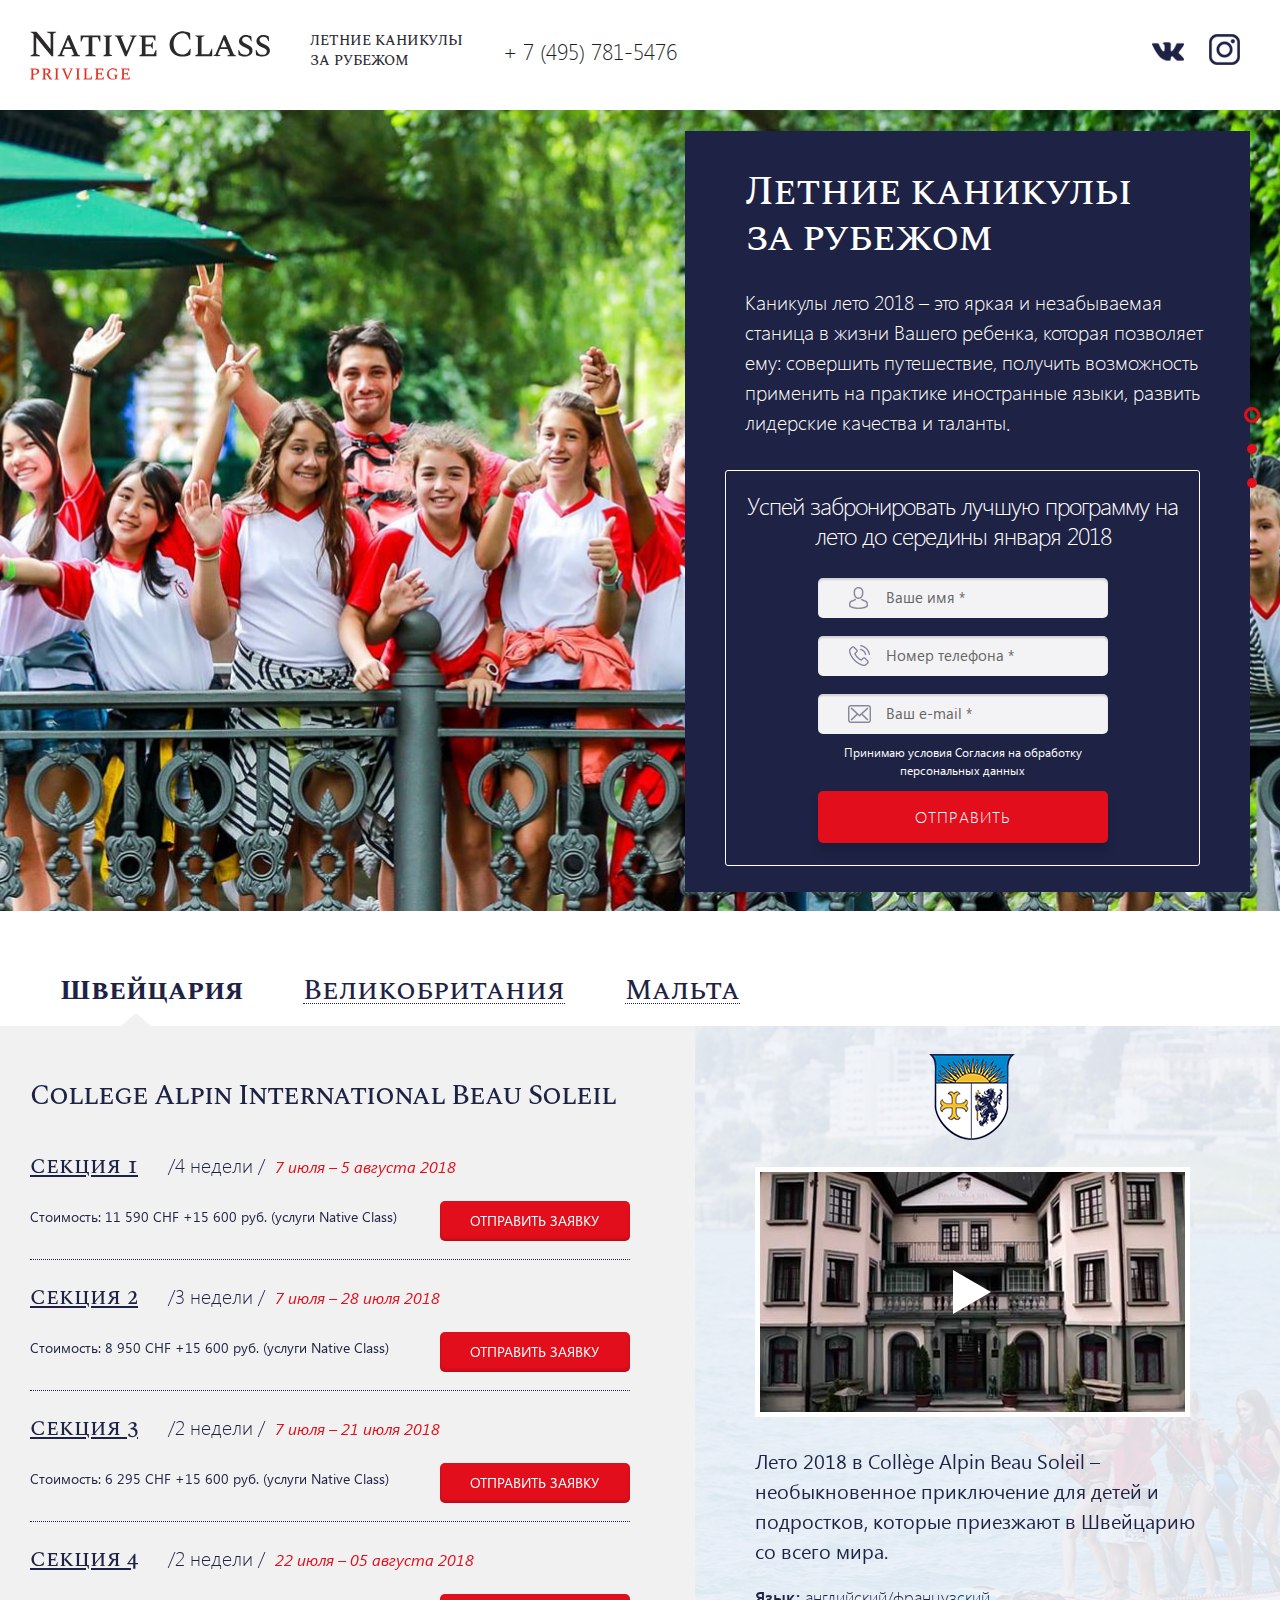
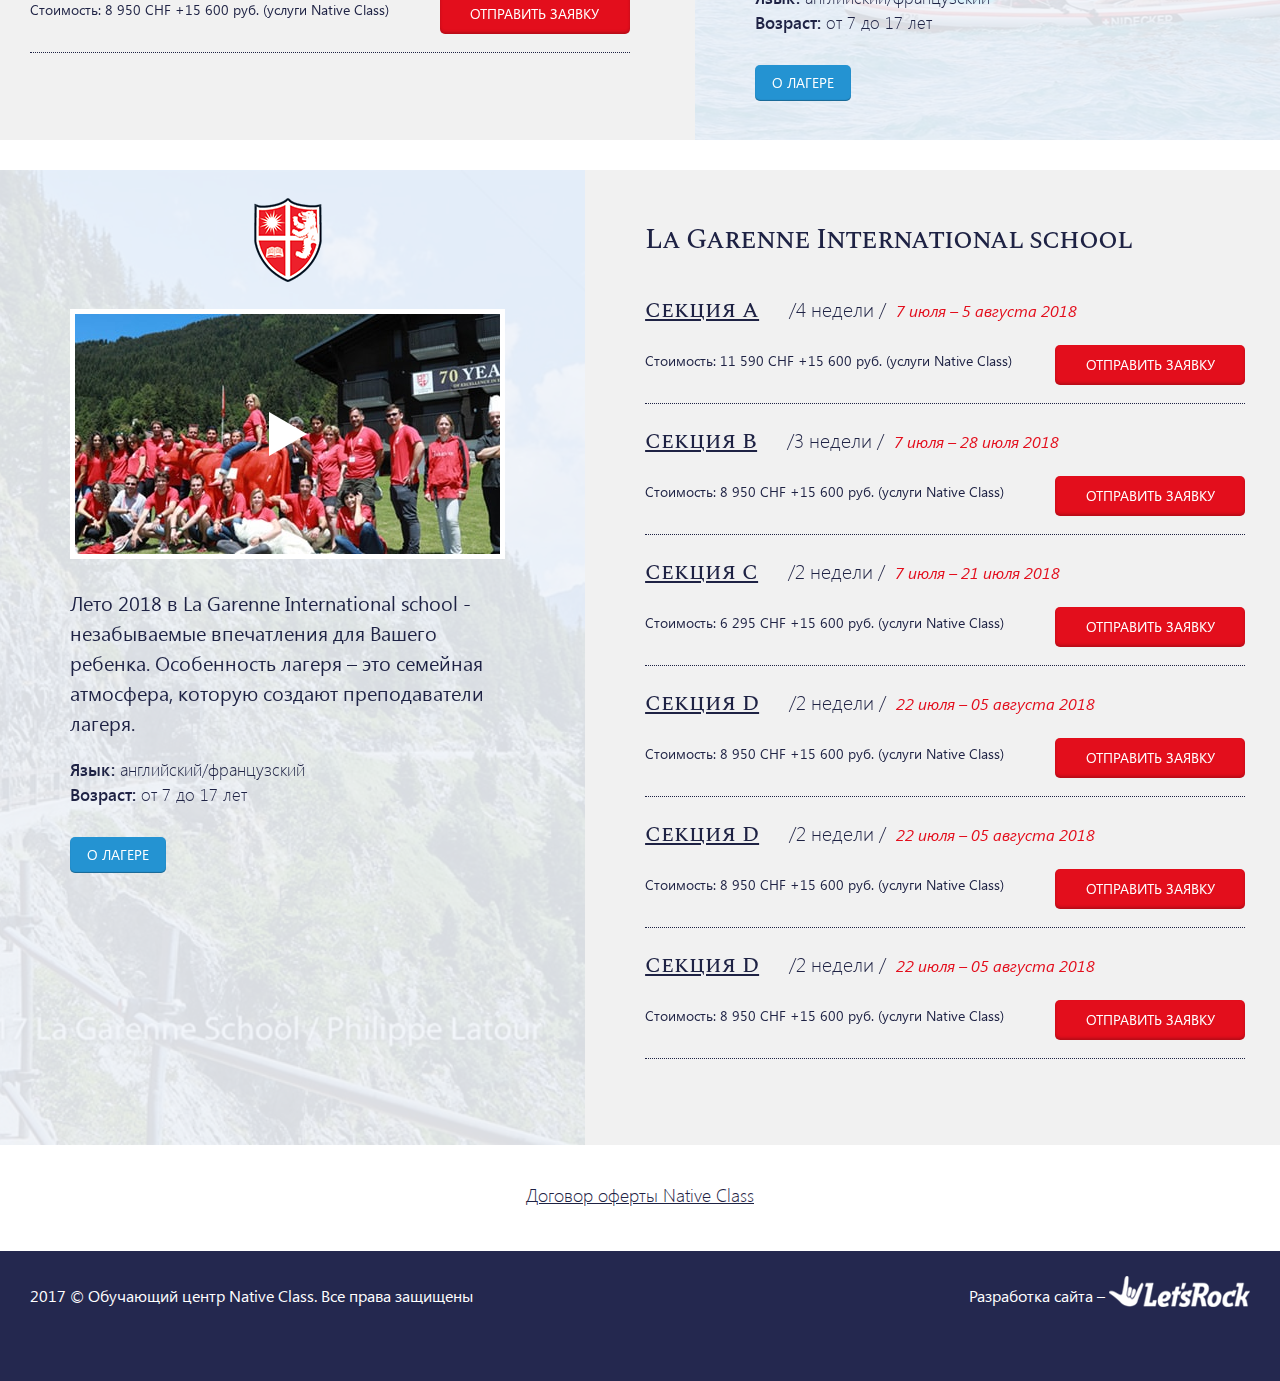
==== camps.html @ 3c99a2be "camps page" ====
﻿<!DOCTYPE html>
<html>
<head>
	<title>Native Class</title>
	<meta charset="utf-8">
	<meta name="viewport" content="width=device-width, user-scalable=yes">
	<!--<link href="./favicon.ico" rel="shortcut icon">-->
	<link href="./css/style.css" rel="stylesheet">
	<!--[if IE 8]>
		<script src="http://html5shiv.googlecode.com/svn/trunk/html5.js"></script>
	<![endif]-->
</head>
<body>
	<div class="wrapper">
		<header class="header">
			<div class="header__row">
				<span class="header--logo"></span>
				<span class="header--slogan">Летние каникулы<br> за рубежом</span>
				<a href="tel:+74957815476" class="header--phone">+ 7 (495) 781-5476</a>
				<ul class="header__social">
					<li><a href="#" class="vk-icon"></a></li>
					<li><a href="#" class="in-icon"></a></li>
				</ul>
			</div>
		</header>
		<div class="camps-welcome">
			<div class="camps-welcome__row">
				<div class="camps-welcome__item">
					<div class="camps-welcome__text">
						<h1>Летние каникулы<br> за рубежом</h1>
						<p>Каникулы лето 2018 – это яркая и незабываемая станица в жизни Вашего ребенка, которая позволяет ему:  совершить путешествие, получить возможность применить на практике иностранные языки, развить лидерские качества и таланты.</p>
					</div>
					<div class="camps-welcome__form">
						<p>Успей забронировать лучшую программу на лето до середины января 2018</p>
						<div class="form-e__item form-e__item_user">
							<input type="text" placeholder="Ваше имя *">
						</div>
						<div class="form-e__item form-e__item_phone">
							<input type="text" placeholder="Номер телефона *">
						</div>
						<div class="form-e__item form-e__item_email form-e__item_error">
							<input type="text" placeholder="Ваш e-mail *">
						</div>
						<span class="camps-welcome__agreement">Принимаю условия Согласия на обработку персональных данных</span>
						<button class="form-e--button">Отправить</button>
					</div>
				</div>
			</div>
			<img src="./pic/camps-bg.jpg" width="1925" height="800" class="img-cover" alt="">
		</div>
		<div class="camps">
			<div class="camps-nav">
				<div class="camps-nav__row">
					<ul>
						<li class="is-active"><a href="1"><span>Швейцария</span></a></li>
						<li><a href="2"><span>Великобритания</span></a></li>
						<li><a href="3"><span>Мальта</span></a></li>
						<span class="camps-nav--arrow"></span>
					</ul>
				</div>
			</div>
			<div class="camps__slider">
				<div class="camps__item">
					<div class="camps__group">
						<div class="camps__row">
							<div class="camps__sections">
								<span class="camps__sections--title">College Alpin International Beau Soleil</span>
								<ul class="camps__list">
									<li>
										<div class="camps__list--header">
											<span class="camps__list--name"><a href="#">Секция 1</a></span>
											<span class="camps__list--duration">/4 недели /</span>
											<span class="camps__list--date">7 июля – 5 августа 2018</span>
										</div>
										<div class="camps__list--text">
											<p>Стоимость: 11 590 CHF +15 600 руб. (услуги Native Class)</p>
											<button class="camps__list--more" data-open="free-lesson">Отправить заявку</button>
										</div>
									</li>
									<li>
										<div class="camps__list--header">
											<span class="camps__list--name"><a href="#">Секция 2</a></span>
											<span class="camps__list--duration">/3 недели /</span>
											<span class="camps__list--date">7 июля – 28 июля 2018</span>
										</div>
										<div class="camps__list--text">
											<p>Стоимость: 8 950 CHF +15 600 руб. (услуги Native Class)</p>
											<button class="camps__list--more">Отправить заявку</button>
										</div>
									</li>
									<li>
										<div class="camps__list--header">
											<span class="camps__list--name"><a href="#">Секция 3</a></span>
											<span class="camps__list--duration">/2 недели /</span>
											<span class="camps__list--date">7 июля – 21 июля 2018</span>
										</div>
										<div class="camps__list--text">
											<p>Стоимость: 6 295 CHF +15 600 руб. (услуги Native Class)</p>
											<button class="camps__list--more">Отправить заявку</button>
										</div>
									</li>
									<li>
										<div class="camps__list--header">
											<span class="camps__list--name"><a href="#">Секция 4</a></span>
											<span class="camps__list--duration">/2 недели /</span>
											<span class="camps__list--date">22 июля – 05 августа 2018</span>
										</div>
										<div class="camps__list--text">
											<p>Стоимость: 8 950 CHF +15 600 руб. (услуги Native Class)</p>
											<button class="camps__list--more">Отправить заявку</button>
										</div>
									</li>
								</ul>
							</div>
							<div class="camps__about">
								<div class="camps__about--header" data-ratio="0.5747">
									<img src="./pic/gerb-1.png" width="86" height="86" class="camps__about--pic" alt="">
									<a href="#" class="camps__about--video scale">
										<img src="./pic/camp-video-1.jpg" width="425" height="240" class="img-cover" alt="">
									</a>
								</div>
								<p>Лето 2018 в Collège Alpin Beau Soleil – необыкновенное приключение для детей и подростков, которые приезжают в Швейцарию со всего мира.</p>
								<ul>
									<li><strong>Язык:</strong> английский/французский</li>
									<li><strong>Возраст:</strong> от 7 до 17 лет</li>
								</ul>
								<button class="camps__about--button" data-open="lesson-about">О лагере</button>
							</div>
						</div>
						<div class="camps__group--bg">
							<img src="./pic/camps-group-1-bg.jpg" width="960" height="714" class="img-cover" alt="">
						</div>
					</div>
					<div class="camps__group">
						<div class="camps__row">
							<div class="camps__sections">
								<span class="camps__sections--title">La Garenne International school</span>
								<ul class="camps__list">
									<li>
										<div class="camps__list--header">
											<span class="camps__list--name"><a href="#">Секция A</a></span>
											<span class="camps__list--duration">/4 недели /</span>
											<span class="camps__list--date">7 июля – 5 августа 2018</span>
										</div>
										<div class="camps__list--text">
											<p>Стоимость: 11 590 CHF +15 600 руб. (услуги Native Class)</p>
											<button class="camps__list--more">Отправить заявку</button>
										</div>
									</li>
									<li>
										<div class="camps__list--header">
											<span class="camps__list--name"><a href="#">Секция B</a></span>
											<span class="camps__list--duration">/3 недели /</span>
											<span class="camps__list--date">7 июля – 28 июля 2018</span>
										</div>
										<div class="camps__list--text">
											<p>Стоимость: 8 950 CHF +15 600 руб. (услуги Native Class)</p>
											<button class="camps__list--more">Отправить заявку</button>
										</div>
									</li>
									<li>
										<div class="camps__list--header">
											<span class="camps__list--name"><a href="#">Секция C</a></span>
											<span class="camps__list--duration">/2 недели /</span>
											<span class="camps__list--date">7 июля – 21 июля 2018</span>
										</div>
										<div class="camps__list--text">
											<p>Стоимость: 6 295 CHF +15 600 руб. (услуги Native Class)</p>
											<button class="camps__list--more">Отправить заявку</button>
										</div>
									</li>
									<li>
										<div class="camps__list--header">
											<span class="camps__list--name"><a href="#">Секция D</a></span>
											<span class="camps__list--duration">/2 недели /</span>
											<span class="camps__list--date">22 июля – 05 августа 2018</span>
										</div>
										<div class="camps__list--text">
											<p>Стоимость: 8 950 CHF +15 600 руб. (услуги Native Class)</p>
											<button class="camps__list--more">Отправить заявку</button>
										</div>
									</li>
									<li>
										<div class="camps__list--header">
											<span class="camps__list--name"><a href="#">Секция D</a></span>
											<span class="camps__list--duration">/2 недели /</span>
											<span class="camps__list--date">22 июля – 05 августа 2018</span>
										</div>
										<div class="camps__list--text">
											<p>Стоимость: 8 950 CHF +15 600 руб. (услуги Native Class)</p>
											<button class="camps__list--more">Отправить заявку</button>
										</div>
									</li>
									<li>
										<div class="camps__list--header">
											<span class="camps__list--name"><a href="#">Секция D</a></span>
											<span class="camps__list--duration">/2 недели /</span>
											<span class="camps__list--date">22 июля – 05 августа 2018</span>
										</div>
										<div class="camps__list--text">
											<p>Стоимость: 8 950 CHF +15 600 руб. (услуги Native Class)</p>
											<button class="camps__list--more">Отправить заявку</button>
										</div>
									</li>
								</ul>
							</div>
							<div class="camps__about">
								<div class="camps__about--header" data-ratio="0.5747">
									<img src="./pic/gerb-2.png" width="68" height="84" class="camps__about--pic" alt="">
									<a href="#" class="camps__about--video scale">
										<img src="./pic/camp-video-2.jpg" width="425" height="240" class="img-cover" alt="">
									</a>
								</div>
								<p>Лето 2018 в La Garenne International school  - незабываемые впечатления для Вашего ребенка. Особенность лагеря – это семейная атмосфера, которую создают преподаватели лагеря.</p>
								<ul>
									<li><strong>Язык:</strong> английский/французский</li>
									<li><strong>Возраст:</strong> от 7 до 17 лет</li>
								</ul>
								<button class="camps__about--button">О лагере</button>
							</div>
						</div>
						<div class="camps__group--bg">
							<img src="./pic/camps-group-2-bg.jpg" width="960" height="714" class="img-cover" alt="">
						</div>
					</div>
				</div>
				<div class="camps__item">
					<div class="camps__group">
						<div class="camps__row">
							<div class="camps__sections">
								<span class="camps__sections--title">College Alpin International Beau Soleil</span>
								<ul class="camps__list">
									<li>
										<div class="camps__list--header">
											<span class="camps__list--name"><a href="#">Секция 1</a></span>
											<span class="camps__list--duration">/4 недели /</span>
											<span class="camps__list--date">7 июля – 5 августа 2018</span>
										</div>
										<div class="camps__list--text">
											<p>Стоимость: 11 590 CHF +15 600 руб. (услуги Native Class)</p>
											<button class="camps__list--more">Отправить заявку</button>
										</div>
									</li>
									<li>
										<div class="camps__list--header">
											<span class="camps__list--name"><a href="#">Секция 2</a></span>
											<span class="camps__list--duration">/3 недели /</span>
											<span class="camps__list--date">7 июля – 28 июля 2018</span>
										</div>
										<div class="camps__list--text">
											<p>Стоимость: 8 950 CHF +15 600 руб. (услуги Native Class)</p>
											<button class="camps__list--more">Отправить заявку</button>
										</div>
									</li>
									<li>
										<div class="camps__list--header">
											<span class="camps__list--name"><a href="#">Секция 3</a></span>
											<span class="camps__list--duration">/2 недели /</span>
											<span class="camps__list--date">7 июля – 21 июля 2018</span>
										</div>
										<div class="camps__list--text">
											<p>Стоимость: 6 295 CHF +15 600 руб. (услуги Native Class)</p>
											<button class="camps__list--more">Отправить заявку</button>
										</div>
									</li>
									<li>
										<div class="camps__list--header">
											<span class="camps__list--name"><a href="#">Секция 4</a></span>
											<span class="camps__list--duration">/2 недели /</span>
											<span class="camps__list--date">22 июля – 05 августа 2018</span>
										</div>
										<div class="camps__list--text">
											<p>Стоимость: 8 950 CHF +15 600 руб. (услуги Native Class)</p>
											<button class="camps__list--more">Отправить заявку</button>
										</div>
									</li>
								</ul>
							</div>
							<div class="camps__about">
								<div class="camps__about--header" data-ratio="0.5747">
									<img src="./pic/gerb-1.png" width="86" height="86" class="camps__about--pic" alt="">
									<a href="#" class="camps__about--video scale">
										<img src="./pic/camp-video-1.jpg" width="425" height="240" class="img-cover" alt="">
									</a>
								</div>
								<p>Лето 2018 в Collège Alpin Beau Soleil – необыкновенное приключение для детей и подростков, которые приезжают в Швейцарию со всего мира.</p>
								<ul>
									<li><strong>Язык:</strong> английский/французский</li>
									<li><strong>Возраст:</strong> от 7 до 17 лет</li>
								</ul>
								<button class="camps__about--button">О лагере</button>
							</div>
						</div>
						<div class="camps__group--bg">
							<img src="./pic/camps-group-1-bg.jpg" width="960" height="714" class="img-cover" alt="">
						</div>
					</div>
					<div class="camps__group">
						<div class="camps__row">
							<div class="camps__sections">
								<span class="camps__sections--title">La Garenne International school</span>
								<ul class="camps__list">
									<li>
										<div class="camps__list--header">
											<span class="camps__list--name"><a href="#">Секция A</a></span>
											<span class="camps__list--duration">/4 недели /</span>
											<span class="camps__list--date">7 июля – 5 августа 2018</span>
										</div>
										<div class="camps__list--text">
											<p>Стоимость: 11 590 CHF +15 600 руб. (услуги Native Class)</p>
											<button class="camps__list--more">Отправить заявку</button>
										</div>
									</li>
									<li>
										<div class="camps__list--header">
											<span class="camps__list--name"><a href="#">Секция B</a></span>
											<span class="camps__list--duration">/3 недели /</span>
											<span class="camps__list--date">7 июля – 28 июля 2018</span>
										</div>
										<div class="camps__list--text">
											<p>Стоимость: 8 950 CHF +15 600 руб. (услуги Native Class)</p>
											<button class="camps__list--more">Отправить заявку</button>
										</div>
									</li>
									<li>
										<div class="camps__list--header">
											<span class="camps__list--name"><a href="#">Секция C</a></span>
											<span class="camps__list--duration">/2 недели /</span>
											<span class="camps__list--date">7 июля – 21 июля 2018</span>
										</div>
										<div class="camps__list--text">
											<p>Стоимость: 6 295 CHF +15 600 руб. (услуги Native Class)</p>
											<button class="camps__list--more">Отправить заявку</button>
										</div>
									</li>
									<li>
										<div class="camps__list--header">
											<span class="camps__list--name"><a href="#">Секция D</a></span>
											<span class="camps__list--duration">/2 недели /</span>
											<span class="camps__list--date">22 июля – 05 августа 2018</span>
										</div>
										<div class="camps__list--text">
											<p>Стоимость: 8 950 CHF +15 600 руб. (услуги Native Class)</p>
											<button class="camps__list--more">Отправить заявку</button>
										</div>
									</li>
									<li>
										<div class="camps__list--header">
											<span class="camps__list--name"><a href="#">Секция D</a></span>
											<span class="camps__list--duration">/2 недели /</span>
											<span class="camps__list--date">22 июля – 05 августа 2018</span>
										</div>
										<div class="camps__list--text">
											<p>Стоимость: 8 950 CHF +15 600 руб. (услуги Native Class)</p>
											<button class="camps__list--more">Отправить заявку</button>
										</div>
									</li>
									<li>
										<div class="camps__list--header">
											<span class="camps__list--name"><a href="#">Секция D</a></span>
											<span class="camps__list--duration">/2 недели /</span>
											<span class="camps__list--date">22 июля – 05 августа 2018</span>
										</div>
										<div class="camps__list--text">
											<p>Стоимость: 8 950 CHF +15 600 руб. (услуги Native Class)</p>
											<button class="camps__list--more">Отправить заявку</button>
										</div>
									</li>
								</ul>
							</div>
							<div class="camps__about">
								<div class="camps__about--header" data-ratio="0.5747">
									<img src="./pic/gerb-2.png" width="68" height="84" class="camps__about--pic" alt="">
									<a href="#" class="camps__about--video scale">
										<img src="./pic/camp-video-2.jpg" width="425" height="240" class="img-cover" alt="">
									</a>
								</div>
								<p>Лето 2018 в La Garenne International school  - незабываемые впечатления для Вашего ребенка. Особенность лагеря – это семейная атмосфера, которую создают преподаватели лагеря.</p>
								<ul>
									<li><strong>Язык:</strong> английский/французский</li>
									<li><strong>Возраст:</strong> от 7 до 17 лет</li>
								</ul>
								<button class="camps__about--button">О лагере</button>
							</div>
						</div>
						<div class="camps__group--bg">
							<img src="./pic/camps-group-2-bg.jpg" width="960" height="714" class="img-cover" alt="">
						</div>
					</div>
				</div>
				<div class="camps__item">
					<div class="camps__group">
						<div class="camps__row">
							<div class="camps__sections">
								<span class="camps__sections--title">College Alpin International Beau Soleil</span>
								<ul class="camps__list">
									<li>
										<div class="camps__list--header">
											<span class="camps__list--name"><a href="#">Секция 1</a></span>
											<span class="camps__list--duration">/4 недели /</span>
											<span class="camps__list--date">7 июля – 5 августа 2018</span>
										</div>
										<div class="camps__list--text">
											<p>Стоимость: 11 590 CHF +15 600 руб. (услуги Native Class)</p>
											<button class="camps__list--more">Отправить заявку</button>
										</div>
									</li>
									<li>
										<div class="camps__list--header">
											<span class="camps__list--name"><a href="#">Секция 2</a></span>
											<span class="camps__list--duration">/3 недели /</span>
											<span class="camps__list--date">7 июля – 28 июля 2018</span>
										</div>
										<div class="camps__list--text">
											<p>Стоимость: 8 950 CHF +15 600 руб. (услуги Native Class)</p>
											<button class="camps__list--more">Отправить заявку</button>
										</div>
									</li>
									<li>
										<div class="camps__list--header">
											<span class="camps__list--name"><a href="#">Секция 3</a></span>
											<span class="camps__list--duration">/2 недели /</span>
											<span class="camps__list--date">7 июля – 21 июля 2018</span>
										</div>
										<div class="camps__list--text">
											<p>Стоимость: 6 295 CHF +15 600 руб. (услуги Native Class)</p>
											<button class="camps__list--more">Отправить заявку</button>
										</div>
									</li>
									<li>
										<div class="camps__list--header">
											<span class="camps__list--name"><a href="#">Секция 4</a></span>
											<span class="camps__list--duration">/2 недели /</span>
											<span class="camps__list--date">22 июля – 05 августа 2018</span>
										</div>
										<div class="camps__list--text">
											<p>Стоимость: 8 950 CHF +15 600 руб. (услуги Native Class)</p>
											<button class="camps__list--more">Отправить заявку</button>
										</div>
									</li>
								</ul>
							</div>
							<div class="camps__about">
								<div class="camps__about--header" data-ratio="0.5747">
									<img src="./pic/gerb-1.png" width="86" height="86" class="camps__about--pic" alt="">
									<a href="#" class="camps__about--video scale">
										<img src="./pic/camp-video-1.jpg" width="425" height="240" class="img-cover" alt="">
									</a>
								</div>
								<p>Лето 2018 в Collège Alpin Beau Soleil – необыкновенное приключение для детей и подростков, которые приезжают в Швейцарию со всего мира.</p>
								<ul>
									<li><strong>Язык:</strong> английский/французский</li>
									<li><strong>Возраст:</strong> от 7 до 17 лет</li>
								</ul>
								<button class="camps__about--button">О лагере</button>
							</div>
						</div>
						<div class="camps__group--bg">
							<img src="./pic/camps-group-1-bg.jpg" width="960" height="714" class="img-cover" alt="">
						</div>
					</div>
					<div class="camps__group">
						<div class="camps__row">
							<div class="camps__sections">
								<span class="camps__sections--title">La Garenne International school</span>
								<ul class="camps__list">
									<li>
										<div class="camps__list--header">
											<span class="camps__list--name"><a href="#">Секция A</a></span>
											<span class="camps__list--duration">/4 недели /</span>
											<span class="camps__list--date">7 июля – 5 августа 2018</span>
										</div>
										<div class="camps__list--text">
											<p>Стоимость: 11 590 CHF +15 600 руб. (услуги Native Class)</p>
											<button class="camps__list--more">Отправить заявку</button>
										</div>
									</li>
									<li>
										<div class="camps__list--header">
											<span class="camps__list--name"><a href="#">Секция B</a></span>
											<span class="camps__list--duration">/3 недели /</span>
											<span class="camps__list--date">7 июля – 28 июля 2018</span>
										</div>
										<div class="camps__list--text">
											<p>Стоимость: 8 950 CHF +15 600 руб. (услуги Native Class)</p>
											<button class="camps__list--more">Отправить заявку</button>
										</div>
									</li>
									<li>
										<div class="camps__list--header">
											<span class="camps__list--name"><a href="#">Секция C</a></span>
											<span class="camps__list--duration">/2 недели /</span>
											<span class="camps__list--date">7 июля – 21 июля 2018</span>
										</div>
										<div class="camps__list--text">
											<p>Стоимость: 6 295 CHF +15 600 руб. (услуги Native Class)</p>
											<button class="camps__list--more">Отправить заявку</button>
										</div>
									</li>
									<li>
										<div class="camps__list--header">
											<span class="camps__list--name"><a href="#">Секция D</a></span>
											<span class="camps__list--duration">/2 недели /</span>
											<span class="camps__list--date">22 июля – 05 августа 2018</span>
										</div>
										<div class="camps__list--text">
											<p>Стоимость: 8 950 CHF +15 600 руб. (услуги Native Class)</p>
											<button class="camps__list--more">Отправить заявку</button>
										</div>
									</li>
									<li>
										<div class="camps__list--header">
											<span class="camps__list--name"><a href="#">Секция D</a></span>
											<span class="camps__list--duration">/2 недели /</span>
											<span class="camps__list--date">22 июля – 05 августа 2018</span>
										</div>
										<div class="camps__list--text">
											<p>Стоимость: 8 950 CHF +15 600 руб. (услуги Native Class)</p>
											<button class="camps__list--more">Отправить заявку</button>
										</div>
									</li>
									<li>
										<div class="camps__list--header">
											<span class="camps__list--name"><a href="#">Секция D</a></span>
											<span class="camps__list--duration">/2 недели /</span>
											<span class="camps__list--date">22 июля – 05 августа 2018</span>
										</div>
										<div class="camps__list--text">
											<p>Стоимость: 8 950 CHF +15 600 руб. (услуги Native Class)</p>
											<button class="camps__list--more">Отправить заявку</button>
										</div>
									</li>
								</ul>
							</div>
							<div class="camps__about">
								<div class="camps__about--header" data-ratio="0.5747">
									<img src="./pic/gerb-2.png" width="68" height="84" class="camps__about--pic" alt="">
									<a href="#" class="camps__about--video scale">
										<img src="./pic/camp-video-2.jpg" width="425" height="240" class="img-cover" alt="">
									</a>
								</div>
								<p>Лето 2018 в La Garenne International school  - незабываемые впечатления для Вашего ребенка. Особенность лагеря – это семейная атмосфера, которую создают преподаватели лагеря.</p>
								<ul>
									<li><strong>Язык:</strong> английский/французский</li>
									<li><strong>Возраст:</strong> от 7 до 17 лет</li>
								</ul>
								<button class="camps__about--button">О лагере</button>
							</div>
						</div>
						<div class="camps__group--bg">
							<img src="./pic/camps-group-2-bg.jpg" width="960" height="714" class="img-cover" alt="">
						</div>
					</div>
				</div>
			</div>
		</div>
		<div class="contract--link">
			<a href="#" data-open="agreement">Договор оферты Native Class</a>
		</div>
		<div class="footer-clear"></div>
	</div>
	<footer class="footer">
		<div class="footer__row">
			<span class="footer--copy">2017 © Обучающий центр Native Class. Все права защищены</span>
			<span class="footer--author">Разработка сайта – <img src="./img/letsrock-logo.png" width="141" height="31" alt=""></span>
		</div>
	</footer>
	<div class="fade-bg"></div>
	<div class="modal modal_form" data-target="free-lesson">
		<span class="modal--close"></span>
		<span class="modal_form--title">Бесплатный урок</span>
		<div class="form-e_modal">
			<div class="form-e__item form-e__item_user">
				<input type="text" placeholder="Ваше имя *">
			</div>
			<div class="form-e__item form-e__item_phone form-e__item_error">
				<input type="text" placeholder="Номер телефона *">
				<span class="message"><i>Введите номер телефона</i></span>
			</div>
			<div class="form-e__item form-e__item_email">
				<input type="text" placeholder="Ваш e-mail *">
			</div>
			<div class="form-e__agreement">
				<input type="checkbox" checked>
				Принимаю условия <a href="#" class="agreement-drop">Согласия на обработку персональных данных</a>
			</div>
			<div class="agreement-info">
				<p>Согласие на обработку персональных данных</p>
				<p>Настоящим в соответствии с Федеральным законом № 152-ФЗ «О персональных данных» от 27.07.2006 года свободно, своей волей и в своем интересе выражаю свое безусловное согласие на обработку моих персональных данных ООО "Краун Кидс", зарегистрированным в соответствии с законодательством РФ по адресу:<br>
				107497, город Москва, улица Монтажная, дом 9, строение 1, комната 12 (далее по тексту - Оператор).<br>
				Персональные данные - любая информация, относящаяся к определенному или определяемому на основании такой информации физическому лицу.</p>
				<p>Настоящее Согласие выдано мною на обработку следующих персональных данных:</p>
				<p>Согласие дано Оператору для совершения следующих действий с моими персональными данными с использованием средств автоматизации и/или без использования таких средств: сбор, систематизация, накопление, хранение, уточнение (обновление, изменение), использование, обезличивание, а также осуществление любых иных действий, предусмотренных действующим законодательством РФ как неавтоматизированными, так и автоматизированными способами.</p>
				<p>Данное согласие дается Оператору для обработки моих персональных данных в следующих целях:<br>
				- предоставление мне услуг/работ;<br>
				- направление в мой адрес уведомлений, касающихся предоставляемых услуг/работ;<br>
				- подготовка и направление ответов на мои запросы;<br>
				- направление в мой адрес информации, в том числе рекламной, о мероприятиях/товарах/услугах/работах Оператора.</p>
				<p>Настоящее согласие действует до момента его отзыва путем направления соответствующего уведомления на электронный адрес info@nativeclass.ru. В случае отзыва мною согласия на обработку персональных данных Оператор вправе продолжить обработку персональных данных без моего согласия при наличии оснований, указанных в пунктах 2 – 11 части 1 статьи 6, части 2 статьи 10 и части 2 статьи 11 Федерального закона №152-ФЗ «О персональных данных» от 27.06.2006 г.</p>
			</div>
			<button class="form-e--button">Попробовать</button>
		</div>
	</div>
	<div class="modal modal_programm" data-target="lesson-about">
		<span class="modal--close"></span>
		<span class="modal_programm--title"><span>Программа обучения</span> Little Stars I</span>
		<div class="modal_programm__content">
			<h5><strong>Количество уроков:</strong> 72</h5>
			<h5><strong>Возраст ученика:</strong> 3-4 года</h5>
			<h5><strong>Навыки уровня:</strong></h5>
			<p>Знают основные цвета, основные фразы приветствия и прощания, могут спеть 2 песни на английском языке, знают местоимения</p>
			<h5><strong>Словарный запас на выходе:</strong> 40 слов</h5>
		</div>
	</div>
	<div class="modal modal_programm" data-target="agreement">
		<span class="modal--close"></span>
		<span class="modal_programm--title">Согласие на обработку персональных данных</span>
		<div class="modal_programm__content">
			<div class="modal_programm__text">
				<p>Согласие на обработку персональных данных</p>
				<p>Настоящим в соответствии с Федеральным законом № 152-ФЗ «О персональных данных» от 27.07.2006 года свободно, своей волей и в своем интересе выражаю свое безусловное согласие на обработку моих персональных данных ООО "Краун Кидс", зарегистрированным в соответствии с законодательством РФ по адресу:<br>
				107497, город Москва, улица Монтажная, дом 9, строение 1, комната 12 (далее по тексту - Оператор).<br>
				Персональные данные - любая информация, относящаяся к определенному или определяемому на основании такой информации физическому лицу.</p>
				<p>Настоящее Согласие выдано мною на обработку следующих персональных данных:</p>
				<p>Согласие дано Оператору для совершения следующих действий с моими персональными данными с использованием средств автоматизации и/или без использования таких средств: сбор, систематизация, накопление, хранение, уточнение (обновление, изменение), использование, обезличивание, а также осуществление любых иных действий, предусмотренных действующим законодательством РФ как неавтоматизированными, так и автоматизированными способами.</p>
				<p>Данное согласие дается Оператору для обработки моих персональных данных в следующих целях:<br>
				- предоставление мне услуг/работ;<br>
				- направление в мой адрес уведомлений, касающихся предоставляемых услуг/работ;<br>
				- подготовка и направление ответов на мои запросы;<br>
				- направление в мой адрес информации, в том числе рекламной, о мероприятиях/товарах/услугах/работах Оператора.</p>
				<p>Настоящее согласие действует до момента его отзыва путем направления соответствующего уведомления на электронный адрес info@nativeclass.ru. В случае отзыва мною согласия на обработку персональных данных Оператор вправе продолжить обработку персональных данных без моего согласия при наличии оснований, указанных в пунктах 2 – 11 части 1 статьи 6, части 2 статьи 10 и части 2 статьи 11 Федерального закона №152-ФЗ «О персональных данных» от 27.06.2006 г.</p>
			</div>
		</div>
	</div>
	<div class="navigator">
		<div class="navigator__row">
			<ul>
				<li class="is-active" data="1"><span>Швейцария</span><i></i></li>
				<li data="2"><span>Великобритания</span><i></i></li>
				<li data="3"><span>Мальта</span><i></i></li>
			</ul>
		</div>
		<div class="bg"></div>
	</div>
	<script src="./js/libs.js"></script>
	<script src="./js/scripts.js"></script>
</body>
</html>
---- css/style.css ----
﻿/* Fonts */

@font-face {
    font-family:'Segoe UI';
    src:url('../fonts/segoeui.eot');
    src:url('../fonts/segoeui.eot?#iefix') format('embedded-opentype'),
        url('../fonts/segoeui.woff') format('woff'),
        url('../fonts/segoeui.ttf') format('truetype');
    font-weight:normal;
    font-style:normal;
}
@font-face {
    font-family:'Segoe UI';
    src:url('../fonts/segoeui-italic.eot');
    src:url('../fonts/segoeui-italic.eot?#iefix') format('embedded-opentype'),
        url('../fonts/segoeui-italic.woff') format('woff'),
        url('../fonts/segoeui-italic.ttf') format('truetype');
    font-weight:normal;
    font-style:italic;
}
@font-face {
    font-family:'Segoe UI';
    src:url('../fonts/segoeui-light.eot');
    src:url('../fonts/segoeui-light.eot?#iefix') format('embedded-opentype'),
        url('../fonts/segoeui-light.woff') format('woff'),
        url('../fonts/segoeui-light.ttf') format('truetype');
    font-weight:300;
    font-style:normal;
}
@font-face {
    font-family:'Segoe UI';
    src:url('../fonts/segoeui-semibold.eot');
    src:url('../fonts/segoeui-semibold.eot?#iefix') format('embedded-opentype'),
        url('../fonts/segoeui-semibold.woff') format('woff'),
        url('../fonts/segoeui-semibold.ttf') format('truetype');
    font-weight:600;
    font-style:normal;
}
@font-face {
    font-family:'Segoe UI';
    src:url('../fonts/segoeui-bold.eot');
    src:url('../fonts/segoeui-bold.eot?#iefix') format('embedded-opentype'),
        url('../fonts/segoeui-bold.woff') format('woff'),
        url('../fonts/segoeui-bold.ttf') format('truetype');
    font-weight:bold;
    font-style:normal;
}
@font-face {
    font-family:'Circe';
    src:url('../fonts/circe.eot');
    src:url('../fonts/circe.eot?#iefix') format('embedded-opentype'),
        url('../fonts/circe.woff') format('woff'),
        url('../fonts/circe.ttf') format('truetype');
    font-weight:normal;
    font-style:normal;
}
@font-face {
    font-family:'Circe';
    src:url('../fonts/circe-bold.eot');
    src:url('../fonts/circe-bold.eot?#iefix') format('embedded-opentype'),
        url('../fonts/circe-bold.woff') format('woff'),
        url('../fonts/circe-bold.ttf') format('truetype');
    font-weight:bold;
    font-style:normal;
}
@font-face {
    font-family:'Roboto';
    src:url('../fonts/roboto.eot');
    src:url('../fonts/roboto.eot?#iefix') format('embedded-opentype'),
        url('../fonts/roboto.woff') format('woff'),
        url('../fonts/roboto.ttf') format('truetype');
    font-weight:normal;
    font-style:normal;
}
@font-face {
    font-family:'Roboto';
    src:url('../fonts/roboto-bold.eot');
    src:url('../fonts/roboto-bold.eot?#iefix') format('embedded-opentype'),
        url('../fonts/roboto-bold.woff') format('woff'),
        url('../fonts/roboto-bold.ttf') format('truetype');
    font-weight:bold;
    font-style:normal;
}
@font-face {
    font-family:'Spectral SC';
    src:url('../fonts/spectralsc.eot');
    src:url('../fonts/spectralsc.eot?#iefix') format('embedded-opentype'),
        url('../fonts/spectralsc.woff') format('woff'),
        url('../fonts/spectralsc.ttf') format('truetype');
    font-weight:normal;
    font-style:normal;
}
@font-face {
    font-family:'Spectral SC';
    src:url('../fonts/spectralsc-medium.eot');
    src:url('../fonts/spectralsc-medium.eot?#iefix') format('embedded-opentype'),
        url('../fonts/spectralsc-medium.woff') format('woff'),
        url('../fonts/spectralsc-medium.ttf') format('truetype');
    font-weight:500;
    font-style:normal;
}
@font-face {
    font-family:'Spectral SC';
    src:url('../fonts/spectralsc-bold.eot');
    src:url('../fonts/spectralsc-bold.eot?#iefix') format('embedded-opentype'),
        url('../fonts/spectralsc-bold.woff') format('woff'),
        url('../fonts/spectralsc-bold.ttf') format('truetype');
    font-weight:bold;
    font-style:normal;
}

/* Default */

html {
	height:100%;
}
html * {
	max-height:1000000px;
	vertical-align:top;
	-webkit-box-sizing:border-box;
	box-sizing:border-box;
}
html *:before,
html *:after {
	vertical-align:top;
	-webkit-box-sizing:border-box;
	box-sizing:border-box;
}
body {
	width:100%;
	height:100%;
	color:#1e1e1e;
	font-size:12px;
	line-height:16px;
    font-family:'Segoe UI', sans-serif;
	padding:0;
	margin:0;
	background:#ffffff;
	-webkit-tap-highlight-color:transparent;
}
p {
	text-indent:0;
	padding:0;
	margin:0 0 16px;
}
table {
	margin:0 0 16px;
	border-collapse:collapse;
}
table td {
	padding:0;
}
:focus {
	outline:none;
}
img {
	padding:0;
	margin:0;
	border:0;
}
a {
	color:#1e1e1e;
	text-decoration:none;
}
a:hover {
	text-decoration:none;
}
form {
	margin:0;
}
ul {
	margin:0 0 10px 16px;
	padding:0;
}
ul li {
	padding:0;
	list-style:none;
}
ol {
	margin:0 0 10px 18px;
	padding:0;
}
* +html ol {
	padding:0 0 0 5px;
}
ol li {
	padding:0 0 0 16px;
}
input, select, textarea {
	color:#1e1e1e;
	font-size:12px;
    font-family:'Segoe UI', sans-serif;
	padding:0;
	margin:0;
	background:none;
	border:0;
	-webkit-box-sizing:border-box;
	box-sizing:border-box;
}
textarea {
	overflow:auto;
}
button {
    font-family:'Segoe UI', sans-serif;
	margin:0;
	border:0;
	-webkit-box-sizing:border-box;
	box-sizing:border-box;
}
button::-moz-focus-inner {
	padding:0;
	border:0;
}
::-webkit-input-placeholder {
	color:#666666;
}
:-moz-placeholder {
	color:#666666;
}
::-moz-placeholder {
	color:#666666;
}
:-ms-input-placeholder {
	color:#666666;
}
.img-cover,
.img-contain {
	display:none !important;
}
.slick-list,.slick-slider,.slick-track{position:relative;display:block}.slick-loading .slick-slide,.slick-loading.slick-track{visibility:hidden}.slick-slider{-moz-box-sizing:border-box;box-sizing:border-box;-webkit-user-select:none;-moz-user-select:none;-ms-user-select:none;user-select:none;-webkit-touch-callout:none;-khtml-user-select:none;-ms-touch-action:pan-y;touch-action:pan-y;-webkit-tap-highlight-color:transparent}.slick-list{overflow:hidden;margin:0;padding:0}.slick-list:focus{outline:0}.slick-list.dragging{cursor:pointer;cursor:hand}.slick-slider .slick-list,.slick-slider .slick-track{-webkit-transform:translate3d(0,0,0);-moz-transform:translate3d(0,0,0);-ms-transform:translate3d(0,0,0);-o-transform:translate3d(0,0,0);transform:translate3d(0,0,0)}.slick-track{top:0;left:0}.slick-track:after,.slick-track:before{display:table;content:''}.slick-track:after{clear:both}.slick-slide{display:none;float:left;height:100%;min-height:1px}[dir=rtl] .slick-slide{float:right}.slick-slide img{display:block}.slick-slide.slick-loading img{display:none}.slick-slide.dragging img{pointer-events:none}.slick-initialized .slick-slide{display:block}.slick-vertical .slick-slide{display:block;height:auto;border:1px solid transparent}.slick-arrow.slick-hidden{display:none}
div.checker,div.radio{position:relative}div.checker,div.checker input,div.checker span,div.radio,div.radio input,div.radio span{width:14px;height:14px;cursor:pointer}div.checker input,div.radio input{filter:alpha(opacity=0);border:none}div.checker span,div.radio input,div.radio span{zoom:1;text-align:center}div.checker span{position:relative;display:-moz-inline-box;display:inline-block;border:1px solid #ffffff}div.checker span.checked:before{content:'✓';position:absolute;left:0;top:-2px;width:100%;font-size:10px;font-weight:bold;line-height:10px)}div.checker input{opacity:0;-moz-opacity:0;background:0 0;display:-moz-inline-box;display:inline-block;zoom:1}div.radio span{display:-moz-inline-box;display:inline-block;position:realtive;width:22px;height:22px;border:1px solid #a1a1a1;-webkit-border-radius:50%;border-radius:50%;}div.radio span.checked:after{content:'';position:absolute;left:5px;top:5px;width:12px;height:12px;background:#333333;-webkit-border-radius:50%;border-radius:50%;}div.radio input{opacity:0;-moz-opacity:0;background:0 0;display:-moz-inline-box;display:inline-block}
.modal div.checker span{border-color:#24284f}
.wrapper {
	position:relative;
	min-width:320px;
	min-height:100%;
	margin:0 auto;
}

/* Core */

.header__row {
	position:relative;
	max-width:1300px;
	height:110px;
	padding:0 30px;
	margin:0 auto;
}
.header--logo {
	float:left;
	display:block;
	width:240px;
	height:53px;
	margin:29px 55px 0 0;
	background:url('../img/logo.svg') no-repeat 0 0;
	background-size:100% 100%;
}
.header--slogan {
	float:left;
	display:block;
	max-width:325px;
	color:#292a31;
	font-size:15px;
	line-height:22px;
	font-weight:500;
    font-family:'Spectral SC', serif;
	text-transform:uppercase;
	margin:29px 65px 0 0;
}
.header--phone {
	float:left;
	display:block;
	font-size:24px;
	line-height:32px;
	font-weight:300;
	margin:37px 0 0;
}
.header__social {
	position:absolute;
	right:40px;
	top:24px;
	margin:0;
}
.header__social li {
	float:left;
	margin-left:20px;
}
.header__social a {
	display:block;
	width:51px;
	height:51px;
}
.header__social .vk-icon {
	background:url('../img/vk-icon.png') no-repeat 0 0;
}
.header__social .in-icon {
	background:url('../img/in-icon.png') no-repeat 0 0;
}
.welcome {
	position:relative;
	background:#1e2244;
}
.welcome .bg {
	position:absolute;
	left:0;
	top:0;
	width:50%;
	height:100%;
}
.welcome__row {
	position:relative;
	z-index:1;
	max-width:1300px;
	min-height:720px;
	margin:0 auto;
}
.welcome--stamp {
	position:absolute;
	left:50%;
	top:308px;
	display:block;
	width:204px;
	height:204px;
	margin-left:403px;
	background:url('../img/stamp.png') no-repeat 0 0;
}
.welcome__content {
	position:relative;
	z-index:2;
	width:50%;
	max-width:600px;
	color:#ffffff;
	padding:51px 30px 17px 60px;
	margin-left:50%;
}
.welcome h1 {
	font-size:40px;
	line-height:46px;
	font-weight:500;
    font-family:'Spectral SC', serif;
	letter-spacing:-1px;
	padding:0;
	margin:0 0 15px;
}
.welcome p {
	max-width:400px;
	font-size:20px;
	line-height:30px;
	font-weight:300;
	margin:0 0 30px;
}
.form-e {
	max-width:355px;
	text-align:center;
	padding:29px 30px 6px;
	margin:31px 0 20px;
	border:1px solid #ffffff;
	-webkit-border-radius:4px;
	border-radius:4px;
}
.form-e--title {
	display:block;
	height:40px;
	font-size:24px;
	line-height:30px;
	font-weight:500;
    font-family:'Spectral SC', serif;
	padding:0;
	margin:0 0 21px;
}
.form-e__item {
	position:relative;
	max-width:230px;
	margin:0 auto 18px;
	-webkit-border-radius:20px;
	border-radius:20px;
	background-color:rgba(255,255,255,0.95);
	background-repeat:no-repeat;
	-webkit-box-shadow:inset 0 2px 2px rgba(0,0,0,0.14);
	box-shadow:inset 0 2px 2px rgba(0,0,0,0.14);
}
.form-e__item_user {
	background-image:url('../img/user-icon.png');
	background-position:31px 9px;
}
.form-e__item_phone {
	background-image:url('../img/phone-icon.png');
	background-position:31px 9px;
}
.form-e__item_email {
	background-image:url('../img/email-icon.png');
	background-position:30px 11px;
}
.form-e__item .message {
	display:none;
	position:absolute;
	left:0;
	top:29px;
	width:100%;
	color:#e30e1c;
	text-align:center;
	font-size:14px;
	line-height:18px;
}
.form-e__item_error .message {
	display:block;
}
.form-e__item .message i {
	display:inline-block;
	font-style:normal;
	padding:0 4px;
	background:#ffffff;
}
.form-e__item input {
	width:100%;
	color:#666666;
	font-size:15px;
	padding:9px 19px 11px 68px;
}
.form-e--button {
	min-width:230px;
	color:#ffffff;
	font-size:16px;
	line-height:24px;
	font-weight:bold;
	text-transform:uppercase;
	cursor:pointer;
	padding:14px 19px;
	margin:11px 0 18px;
	background:#e30e1c;
	-webkit-border-radius:26px;
	border-radius:26px;
	-webkit-box-shadow:0 8px 9px rgba(0,0,0,0.13);
	box-shadow:0 8px 9px rgba(0,0,0,0.13);
}
.form-e__agreement {
	position:relative;
	max-width:230px;
	font-size:12px;
	line-height:16px;
	text-align:left;
	padding-left:22px;
	margin:0 auto 10px;
}
.form-e__agreement .checker {
	position:absolute;
	left:0;
	top:1px;
}
.form-e__agreement a {
	text-decoration:underline;
}
.welcome .form-e__agreement a {
	color:#ffffff;
}
.form-e__agreement a.agreement-drop:after {
	content:'';
	display:inline-block;
	margin:8px 0 0 5px;
	border-left:4px solid transparent;
	border-right:4px solid transparent;
	border-top:4px solid #24284f;
}
.form-e__agreement a:hover {
	text-decoration:none;
}
.start {
	padding:73px 0 123px;
	background:#f1f1f1;
}
.start__row {
	max-width:1060px;
	text-align:center;
	padding:0 30px;
	margin:0 auto;
}
.start--title {
	display:block;
	color:#1e2244;
	font-size:40px;
	line-height:46px;
	font-weight:500;
    font-family:'Spectral SC', serif;
	letter-spacing:-1px;
	margin:0 0 115px;
}
.start__grid {
	max-width:948px;
	font-size:0;
	margin:0 auto;
}
.start__item {
	display:inline-block;
	width:33.33%;
	padding:0 15px;
	margin:0 0 50px;
}
.start--icon {
	display:block;
	width:140px;
	height:140px;
	margin:0 auto 40px;
	background-color:#ffffff;
	background-repeat:no-repeat;
	background-position:0 0;
	border:6px solid #24284f;
	-webkit-border-radius:50%;
	border-radius:50%;
}
.start--icon_1 {
	background-image:url('../img/start-icon-1.png');
}
.start--icon_2 {
	background-image:url('../img/start-icon-2.png');
}
.start--icon_3 {
	background-image:url('../img/start-icon-3.png');
}
.start__item p {
	font-size:20px;
	line-height:28px;
	font-weight:300;
	margin:0;
}
.start__item p strong {
	font-weight:600;
}
.certificate {
	background:#24284f;
}
.certificate__row {
	overflow:hidden;
	position:relative;
	max-width:1300px;
	min-height:658px;
	color:#ffffff;
	text-align:center;
	padding:83px 30px 96px;
	margin:0 auto;
}
.certificate--pic {
	position:absolute;
	right:10px;
	top:237px;
	width:423px;
	height:auto;
	border-radius:10px 10px 0 0;
	-webkit-box-shadow:1px -1px 10px rgba(0,0,0,0.06);
	box-shadow:1px -1px 10px rgba(0,0,0,0.06);
}
.certificate--title {
	display:block;
	font-size:40px;
	line-height:46px;
	font-weight:500;
    font-family:'Spectral SC', serif;
	margin:0 0 53px;
}
.certificate__content {
	position:relative;
	max-width:1040px;
	text-align:left;
	padding:0 440px 0 0;
	margin:0 auto;
}
.certificate p {
	max-width:590px;
	font-size:20px;
	line-height:28px;
	font-weight:300;
	margin:0 0 28px;
}
.certificate ul {
	max-width:590px;
	padding-left:22px;
	margin:-18px 0 48px;
}
.certificate ul li {
	position:relative;
	font-size:20px;
	line-height:28px;
	font-weight:300;
	padding-left:26px;
	margin:0 0 10px;
}
.certificate ul li:before {
	content:'—';
	position:absolute;
	left:0;
	top:0;
}
.tech__row {
	max-width:1300px;
	padding:69px 30px 21px;
	margin:0 auto;
}
.tech--title {
	display:block;
	color:#1e2244;
	font-size:40px;
	line-height:46px;
	font-weight:500;
    font-family:'Spectral SC', serif;
	text-align:center;
	letter-spacing:-1px;
	margin:0 0 54px;
}
.tech__content {
	font-size:0;
	padding:0 0 69px;
}
.tech__nav {
	position:relative;
	z-index:1;
	display:inline-block;
	width:324px;
	width:26%;
}
.tech__nav ul {
	width:374px;
	width:calc(100% + 50px);
	margin:0;
}
.tech__nav ul li {
	position:relative;
	font-size:18px;
	line-height:22px;
	padding-left:22px;
	margin:0 0 18px;
}
.tech__nav ul li.is-active {
	font-weight:600;
}
.tech__nav ul li.is-active:before {
	content:'';
	position:absolute;
	left:0;
	top:6px;
	border-top:6px solid transparent;
	border-bottom:6px solid transparent;
	border-left:10px solid #1e2244;
}
.tech__nav ul li a {
	color:#9e9e9e;
	border-bottom:1px dotted #9e9e9e;
}
.tech__nav ul li.is-active a {
	color:#1e2244;
	border-bottom-color:transparent;
}
.tech__pic {
	position:relative;
	display:inline-block;
	width:380px;
	width:30.5%;
	margin:22px 0 0;
}
.tech__pic .img {
	overflow:hidden;
	position:relative;
	display:block;
	-webkit-border-radius:50%;
	border-radius:50%;
}
.tech__pic .item {
	position:absolute;
	width:100%;
	height:100%;
	opacity:0;
	visibility:hidden;
	-webkit-transition:all 0.5s ease;
	transition:all 0.5s ease;
}
.tech__pic .item.is-active {
	opacity:1;
	visibility:visible;
}
.tech__slider {
	position:relative;
	display:inline-block;
	max-width:480px;
	width:43.5%;
	padding-left:30px;
	padding-bottom:50px;
	margin:3px 0 0;
}
.tech__slider .slick-prev,
.tech__slider .slick-next {
	position:absolute;
	bottom:0;
	width:42px;
	height:30px;
	cursor:pointer;
}
.tech__slider .slick-prev {
	left:30px;
	background:url('../img/slick-prev.png') no-repeat 0 0;
}
.tech__slider .slick-next {
	left:107px;
	background:url('../img/slick-next.png') no-repeat 0 0;
}
.tech__slider--title {
	max-width:400px;
	display:block;
	color:#1e2244;
	font-size:28px;
	line-height:30px;
	font-weight:500;
    font-family:'Spectral SC', serif;
	margin:0 0 19px;
}
.tech__slider p {
	color:#1e1e1e;
	font-size:18px;
	line-height:25px;
	font-weight:300;
	margin:0 0 20px;
}
.tech__programm {
	width:1280px;
	width:calc(100% + 40px);
	color:#ffffff;
	padding:61px 50px 44px 10%;
	margin-left:-20px;
	background:#24284f;
}
.tech__programm--title {
	display:block;
	font-size:24px;
	line-height:30px;
	font-weight:500;
    font-family:'Spectral SC', serif;
	padding:0;
	margin:0 0 20px;
}
.tech__programm__row {
	clear:both;
	overflow:hidden;
}
.tech__programm__content {
	float:left;
	width:56.75%;
	max-width:500px;
}
.tech__programm__content ul {
	margin:0 0 28px;
}
.tech__programm__content ul li {
	position:relative;
	font-size:20px;
	line-height:28px;
	font-weight:300;
	padding-left:27px;
	margin:0 0 14px;
}
.tech__programm__content ul li:before {
	content:'';
	position:absolute;
	left:0;
	top:15px;
	width:14px;
	height:2px;
	background:#ffffff;
}
.tech__programm__content .form-e--button {
	min-width:220px;
}
.tech__programm__video {
	float:right;
	width:435px;
}
.tech__programm__video .item {
	display:block;
	margin:0 0 20px;
	border:5px solid #ffffff;
}
.teachers {
	background:#f1f1f1;
}
.teachers__row {
	max-width:1300px;
	padding:58px 30px 50px;
	margin:0 auto;
}
.teachers--title {
	display:block;
	color:#1e2244;
	font-size:40px;
	line-height:46px;
	font-weight:500;
    font-family:'Spectral SC', serif;
	text-align:center;
	letter-spacing:-1px;
	margin:0 0 35px;
}
.teachers--desc {
	max-width:620px;
	font-size:20px;
	line-height:28px;
	font-weight:300;
	text-align:center;
	margin:0 auto 28px;
}
.teachers__grid {
	font-size:0;
	margin:56px 0 13px;
}
.teachers__item {
	position:relative;
	display:inline-block;
	width:33.33%;
	margin:0 0 30px;
}
.teachers__content {
	position:relative;
	padding:42px 10% 0;
}
.teachers__content:before {
	content:'';
	position:absolute;
	left:12%;
	top:0;
	width:97px;
	height:75px;
	background:url('../img/check-icon.png') no-repeat 0 0;
}
.teachers__item p {
	position:relative;
	z-index:1;
	font-size:20px;
	line-height:28px;
	font-weight:300;
	margin:0 0 0 35px;
}
.teachers__slider {
	position:relative;
	width:1280px;
	width:calc(100% + 40px);
	padding:0 0 28px;
	margin-left:-20px;
	background:#24284f;
}
.teachers__slider .slick-prev,
.teachers__slider .slick-next {
	position:absolute;
	top:50%;
	width:19px;
	height:35px;
	z-index:5;
	cursor:pointer;
	margin-top:-30px;
}
.teachers__slider .slick-prev {
	left:40px;
	background:url('../img/teachers-prev.png') no-repeat 0 0;
}
.teachers__slider .slick-next {
	right:40px;
	background:url('../img/teachers-next.png') no-repeat 0 0;
}
.teachers__slider .slick-dots {
	text-align:center;
	font-size:0;
	margin:0;
}
.teachers__slider .slick-dots li {
	display:inline-block;
}
.teachers__slider .slick-dots button {
	position:relative;
	width:31px;
	height:31px;
	cursor:pointer;
	background:transparent;
}
.teachers__slider .slick-dots button:before {
	content:'';
	position:absolute;
	left:50%;
	top:50%;
	width:14px;
	height:14px;
	margin:-7px 0 0 -7px;
	border:2px solid #ffffff;
	-webkit-border-radius:50%;
	border-radius:50%;
}
.teachers__slider .slick-dots .slick-active button:before {
	background:#ffffff;
}
.teachers__slider__item {
	position:relative;
	width:100%;
	clear:both;
	overflow:hidden;
	padding:65px 9.5% 25px 10%;
}
.teachers__slider--photo {
	float:left;
	width:350px;
	margin:0 0 28px;
}
.teachers__slider--pic {
	-webkit-box-shadow:5px 5px 0 #e30e1c;
	box-shadow:5px 5px 0 #e30e1c;
}
.teachers__slider--text {
	float:right;
	width:510px;
	color:#ffffff;
	padding:1px 0 0;
}
.teachers__slider--text h3 {
	font-size:32px;
	line-height:43px;
	font-weight:normal;
    font-family:'Spectral SC', serif;
	padding:0;
	margin:0 0 8px;
}
.teachers__slider--text h3 span {
	color:#e30e1c;
}
.teachers__slider--text p {
	font-size:20px;
	line-height:28px;
	font-weight:600;
	margin:0 0 15px;
}
.teachers__slider--text ul {
	margin:-3px 0 28px;
}
.teachers__slider--text ul li {
	position:relative;
	font-size:20px;
	line-height:28px;
	font-weight:300;
	padding-left:29px;
	margin:0 0 10px;
}
.teachers__slider--text ul li:before {
	content:'—';
	position:absolute;
	left:0;
	top:0;
}
.packages__row {
	max-width:1300px;
	padding:53px 10px 63px 30px;
	margin:0 auto;
}
.packages--title {
	display:block;
	color:#1e2244;
	font-size:40px;
	line-height:46px;
	font-weight:500;
    font-family:'Spectral SC', serif;
	text-align:center;
	letter-spacing:-1px;
	margin:0 0 48px;
}
.packages__content {
	clear:both;
	overflow:hidden;
}
.packages__lc {
	float:left;
	width:69%;
	padding-right:20px;
}
.packages__grid {
	font-size:0;
	max-width:825px;
}
.packages__item {
	display:inline-block;
	width:33.33%;
	padding:0 10px 10px 0;
}
.item-package {
	position:relative;
	/*max-width:265px;*/
	min-height:395px;
	padding:35px 30px 80px;
	background:#f1f1f1;
}
.item-package h3 {
	font-size:24px;
	line-height:30px;
    font-family:'Spectral SC', serif;
	letter-spacing:-1px;
	padding:0;
	margin:0 0 14px;
}
.item-package h3.personal {
	width:calc(100% + 10px);
	font-size:22px;
	padding:1px 0 0;
}
.item-package h3 span {
	display:block;
	font-size:16px;
	line-height:22px;
	font-family:'Segoe UI', sans-serif;
	font-weight:normal;
	letter-spacing:0;
	margin:-9px 0 -4px;
}
.item-package h5 {
	font-size:28px;
	line-height:32px;
	font-weight:normal;
	padding:0;
	margin:0 0 23px;
}
.item-package h5 span {
	display:block;
	font-size:16px;
	line-height:22px;
}
.item-package p {
	font-size:18px;
	line-height:26px;
	margin:0 0 14px;
}
.item-package h6 {
	font-size:16px;
	line-height:22px;
	font-weight:normal;
	font-style:italic;
	margin:30px 0 14px;
}
.item-package .order {
	position:absolute;
	left:50%;
	bottom:23px;
	min-width:140px;
	color:#ffffff;
	font-size:14px;
	line-height:20px;
	font-weight:bold;
	text-transform:uppercase;
	cursor:pointer;
	padding:11px 14px;
	background:#e30e1c;
	-webkit-border-radius:21px;
	border-radius:21px;
	-webkit-box-shadow:inset 0 2px 3px rgba(0,0,0,0.2);
	box-shadow:inset 0 2px 3px rgba(0,0,0,0.2);
	-webkit-transform:translateX(-50%);
	transform:translateX(-50%);
}
.packages__rc {
	float:left;
	width:31%;
	color:#ffffff;
	padding:35px 36px 75px;
	margin:0 0 10px;
	background:#24284f;
}
.packages__rc p {
	font-size:22px;
	line-height:28px;
	margin:0 0 27px;
}
.packages__rc h4 {
	font-size:22px;
	line-height:24px;
    font-family:'Spectral SC', serif;
	padding:0;
	margin:0 0 24px;
}
.packages__rc ul {
	margin:0 0 22px;
}
.packages__rc ul li {
	position:relative;
	font-size:16px;
	line-height:22px;
	font-weight:300;
	padding-left:25px;
	margin:0 0 9px;
}
.packages__rc ul li:before {
	content:'—';
	position:absolute;
	left:0;
	top:0;
}
.mission {
	position:relative;
	background:#24284f;
}
.mission__row {
	max-width:1300px;
	padding:0 30px;
	margin:0 auto;
}
.mission__content {
	width:50%;
	min-height:649px;
	color:#ffffff;
	padding:69px 40px 41px 0;
}
.mission__content > *:first-child {
	margin-top:0;
}
.mission__content h3 {
	font-size:40px;
	line-height:46px;
	font-weight:500;
    font-family:'Spectral SC', serif;
	letter-spacing:-1px;
	padding:0;
	margin:44px 0 8px;
}
.mission__content p {
	font-size:20px;
	line-height:28px;
	font-weight:300;
	margin:0 0 28px;
}
.mission .bg {
	position:absolute;
	right:0;
	top:0;
	width:50%;
	height:100%;
}
.partners__row {
	max-width:1300px;
	padding:80px 15px 52px;
	margin:0 auto;
}
.partners--title {
	display:block;
	color:#1e2244;
	font-size:40px;
	line-height:46px;
	font-weight:500;
    font-family:'Spectral SC', serif;
	text-align:center;
	letter-spacing:-1px;
	margin:0 0 60px;
}
.partners__grid {
	font-size:0;
	text-align:center;
}
.partners__item {
	display:inline-block;
	width:16.66%;
	padding:0 15px;
	margin:0 0 34px;
}
.item-partner {
	position:relative;
	width:130px;
	height:130px;
	margin:0 auto;
}
.item-partner img {
	width:100%;
	height:auto;
}
.fade-bg {
	position:fixed;
	left:0;
	top:0;
	z-index:1000;
	width:100%;
	height:100%;
	background:rgba(0,0,0,0.7);
	-webkit-transition:opacity 0.3s ease;
	transition:opacity 0.3s ease;
	visibility:hidden;
	opacity:0;
}
.fade-bg.is-opened {
	visibility:visible;
	opacity:1;
}
.modal {
	position:absolute;
	left:50%;
	top:0;
	z-index:1010;
	background:#ffffff;
	-webkit-box-shadow:0 3px 6px rgba(0,0,0,0.2);
	box-shadow:0 3px 6px rgba(0,0,0,0.2);
	-webkit-transition:-webkit-transform 0.3s ease, opacity 0.3s ease;
	transition:transform 0.3s ease, opacity 0.3s ease;
	-webkit-transform:translateY(-10px);
	transform:translateY(-10px);
	visibility:hidden;
	opacity:0;
}
.modal.is-opened {
	top:0;
	-webkit-transform:translateY(0);
	transform:translateY(0);
	visibility:visible;
	opacity:1;
}
.modal--close {
	position:absolute;
	right:0;
	top:0;
	z-index:1;
	height:46px;
	width:52px;
	cursor:pointer;
	background:url('../img/modal-close.png') no-repeat 50% 50%;
}
.modal_form {
	width:400px;
	text-align:center;
	padding:0 0 16px;
	margin-left:-200px;
}
.modal_form--title {
	display:block;
	color:#ffffff;
	font-size:28px;
	line-height:36px;
	font-weight:500;
    font-family:'Spectral SC', serif;
	padding:52px 50px 20px;
	margin:0 0 30px;
	background:#24284f;
}
.form-e_modal .form-e__item {
	border:1px solid #2f3358;
}
.form-e_modal .form-e__item input {
	padding:8px 18px 10px 67px;
}
.form-e_modal .form-e__item_user {
	background-position:30px 8px;
}
.form-e_modal .form-e__item_phone {
	background-position:30px 8px;
}
.form-e_modal .form-e__item_email {
	background-position:29px 10px;
}
.form-e_modal .form-e--button {
	margin:12px 0 21px;
}
.form-e_modal p {
	color:#666666;
	font-size:14px;
	line-height:20px;
	margin:0 50px 20px;
}
.form-e_modal .form-e__item_error {
	border:1px solid #e41a28;
}
.modal_programm {
	width:820px;
	margin-left:-410px;
}
.modal_programm__text p:first-child {
	margin-top:0;
}
.modal_programm--title {
	display:block;
	color:#ffffff;
	font-size:28px;
	line-height:36px;
	font-weight:500;
    font-family:'Spectral SC', serif;
	padding:45px 60px 30px;
	background:#24284f;
}
.modal_programm--title span {
	display:block;
	font-size:14px;
	line-height:20px;
	font-weight:600;
	font-family:'Segoe UI', sans-serif;
	text-transform:uppercase;
	margin:0 0 -1px;
}
.modal_programm__content {
	padding:23px 60px 55px;
}
.modal_programm__content h5 {
	font-size:17px;
	line-height:24px;
	font-weight:normal;
	padding:0;
	margin:0 0 15px;
}
.modal_programm__content h5 strong{
	color:#1e2244;
	font-weight:600;
}
.modal_programm__content p {
	font-size:17px;
	line-height:24px;
	font-weight:300;
	margin:17px 0 17px;
}
.modal_programm__text {
	overflow-y:auto;
	padding:15px 20px;
	max-height:400px;
	margin:30px 0 0;
	border:1px solid #24284f;
}
.modal_programm__text p {
	font-size:14px;
	line-height:18px;
	font-weight:normal;
	margin:10px 0 0;
}
.courses {
	background:#f1f1f1;
}
.courses__row {
	max-width:1300px;
	padding:66px 30px 55px;
	margin:0 auto;
}
.courses--title {
	display:block;
	color:#1e2244;
	font-size:40px;
	line-height:46px;
	font-weight:500;
    font-family:'Spectral SC', serif;
	text-align:center;
	letter-spacing:-1px;
	margin:0 0 67px;
}
.courses__grid {
	width:1260px;
	width:calc(100% + 20px);
	font-size:0;
	margin-left:-10px;
}
.courses__item {
	display:inline-block;
	width:33.33%;
	padding:0 10px;
	margin:0 0 20px;
}
.courses__item_wide {
	width:100%;
}
.item-course {
	position:relative;
	/*max-width:400px;*/
	text-align:center;
	background:#ffffff;
}
.item-course--video {
	position:relative;
	display:block;
	height:220px;
}
.item-course__content {
	position:relative;
	z-index:1;
	min-height:270px;
	padding:27px 25px 82px;
}
.item-course--age {
	position:absolute;
	right:34px;
	top:-31px;
	min-width:60px;
	height:60px;
	color:#161616;
	font-size:20px;
	line-height:24px;
	font-weight:600;
	text-align:center;
	padding:13px 0 0;
	background:#f1f165;
	-webkit-border-radius:50%;
	border-radius:50%;
	-webkit-box-shadow:0 2px 3px rgba(0,0,0,0.15);
	box-shadow:0 2px 3px rgba(0,0,0,0.15);
}
.item-course--age i {
	display:block;
	font-size:16px;
	line-height:20px;
	font-style:normal;
	margin:-4px 0 0;
}
.item-course h3 {
	font-size:28px;
	line-height:30px;
	font-weight:500;
    font-family:'Spectral SC', serif;
	letter-spacing:-1px;
	padding:0;
	margin:0 0 18px;
}
.item-course h5 {
	color:#1e2244;
	font-size:14px;
	line-height:20px;
	font-weight:600;
	text-transform:uppercase;
	padding:0;
	margin:0 0 13px;
}
.item-course p {
	font-size:17px;
	line-height:28px;
	margin:0 10px;
}
.item-course p a {
	white-space:nowrap;
	text-decoration:underline;
	margin:0 10px;
}
.item-course p a:hover {
	text-decoration:none;
}
.item-course .order {
	position:absolute;
	left:50%;
	bottom:30px;
	z-index:5;
	min-width:205px;
	color:#ffffff;
	font-size:14px;
	line-height:20px;
	font-weight:bold;
	text-transform:uppercase;
	cursor:pointer;
	padding:11px 14px;
	background:#e30e1c;
	-webkit-border-radius:21px;
	border-radius:21px;
	-webkit-box-shadow:inset 0 2px 3px rgba(0,0,0,0.2);
	box-shadow:inset 0 2px 3px rgba(0,0,0,0.2);
	-webkit-transform:translateX(-50%);
	transform:translateX(-50%);
}
.item-course ul {
	margin:-11px 0 -4px;
}
.item-course ul li {
	position:relative;
	font-size:16px;
	line-height:20px;
	text-align:left;
	padding-left:20px;
	margin:0 0 4px;
}
.item-course ul li:before {
	content:'–';
	position:absolute;
	left:0;
	top:0;
}
.item-course_h {
	padding:0;
	min-height:0;
	clear:both;
	overflow:hidden;
	max-width:none;
}
.item-course_h .item-course--video {
	float:left;
	width:33%;
	width:calc(33% - 10px);
}
.item-course_h  .order {
	left:33.33%;
	left:calc(33.33%);
	margin-left:25px;
	-webkit-transform:translateX(0);
	transform:translateX(0);
}
.item-course_h .item-course__content {
	float:right;
	min-height:0;
	width:66.66%;
	width:calc(66% + 10px);
	text-align:left;
	padding-bottom:82px;
}
.item-course_h p {
	font-size:17px;
	line-height:22px;
	margin:-3px 0 3px;
}
.map {
	position:relative;
	height:540px;
}
#map3 {
	position:absolute;
	left:0;
	top:0;
	width:100%;
	height:100%;
}
.map__address {
	position:absolute;
	left:50%;
	top:36px;
	z-index:20;
	width:610px;
	padding:37px 60px 47px;
	margin-left:-620px;
	background:rgba(255,255,255,0.8);
}
.map__address h4 {
	color:#24284f;
	font-size:40px;
	line-height:46px;
	font-weight:500;
    font-family:'Spectral SC', serif;
	letter-spacing:-1px;
	padding:0;
	margin:0 0 20px;
}
.map__address p {
	font-size:20px;
	line-height:38px;
	margin:0;
}
.map__address p a {
	color:#2060a1;
	text-decoration:underline;
}
.map__address p a:hover {
	text-decoration:none;
}
.footer-clear {
	clear:both;
	overflow:hidden;
	height:130px;
}
.footer {
	position:relative;
	margin:-130px 0 0;
	background:#24284f;
}
.footer__row {
	max-width:1300px;
	height:130px;
	color:#ffffff;
	font-size:16px;
	line-height:22px;
	padding:34px 30px 0;
	margin:0 auto;
}
.footer--copy {
	display:block;
	float:left;
}
.footer--author {
	display:block;
	float:right;
}
.footer--author img {
	margin:-9px 0 15px;
}
.navigator {
	position:fixed;
	right:0;
	top:50%;
	z-index:100;
	padding:12px 0 14px;
	-webkit-transform:translateY(-50%);
	transform:translateY(-50%);
}
.navigator .bg {
	position:absolute;
	right:0;
	top:0;
	width:0;
	height:100%;
	opacity:1;
	background:rgba(255,255,255,0.9);
	-webkit-border-radius:10px 0 0 10px;
	border-radius:10px 0 0 10px;
	-webkit-transition:width 0.3s ease-out;
	transition:width 0.3s ease-out;
}
.navigator__row {
	position:relative;
	z-index:1;
}
.navigator ul {
	margin:0;
}
.navigator ul li {
	height:34px;
	font-size:16px;
	line-height:24px;
	white-space:nowrap;
	text-align:right;
	cursor:pointer;
	padding:5px 30px 5px 24px;
}
.navigator ul li i {
	position:relative;
	display:inline-block;
	width:16px;
	height:16px;
	margin:4px 0 4px;
	-webkit-border-radius:50%;
	border-radius:50%;
}
.navigator ul li i:after {
	content:'';
	position:absolute;
	left:50%;
	top:50%;
	width:10px;
	height:10px;
	margin:-5px 0 0 -5px;
	background:#e30e1c;
	-webkit-border-radius:50%;
	border-radius:50%;
}
.navigator ul li span {
	display:inline-block;
	color:#488dce;
	padding-right:24px;
	opacity:0;
	visibility:hidden;
	transform:translateX(10px);
	-webkit-transition:all 0.3s ease;
	transition:all 0.3s ease;
}
.navigator ul li span.is-visible {
	opacity:1;
	visibility:visible;
	transform:translateX(0);
}
.navigator ul li.is-active {
	font-weight:600;
}
.navigator ul li.is-active i {
	border:3px solid #e30e1c;
}
.navigator ul li.is-active i:after {
	display:none;
}
.agreement-info {
	display:none;
	padding:10px;
	overflow-y:auto;
	max-height:160px;
	text-align:left;
	margin:0 20px;
	border:1px solid #24284f;
}
.agreement-info p {
	font-size:12px;
	line-height:16px;
	margin:5px 0 0;
}
.agreement-info p:first-child {
	margin-top:0;
}
.camps-welcome__row {
	max-width:1300px;
	text-align:right;
	padding:21px 30px 19px;
	margin:0 auto;
}
.camps-welcome__item {
	display:inline-block;
	width:565px;
	color:#ffffff;
	text-align:left;
	padding:39px 40px 6px;
	background:#1e2244;
}
.camps-welcome__text {
	margin:0 0 33px 20px;
}
.camps-welcome__text h1 {
	font-size:40px;
	line-height:46px;
	font-weight:500;
	font-family:'Spectral SC', serif;
	letter-spacing:-1px;
	padding:0;
	margin:0 0 25px;
}
.camps-welcome__text p {
	font-size:20px;
	line-height:30px;
	font-weight:300;
	margin:0 0 20px;
}
.camps-welcome__form {
	text-align:center;
	padding:19px 20px 4px;
	margin:0 10px 20px 0;
	border:1px solid #ffffff;
	-webkit-border-radius:3px;
	border-radius:3px;
}
.camps-welcome__form p {
	font-size:24px;
	line-height:30px;
	font-weight:300;
	letter-spacing:-1px;
	margin:0 0 28px;
}
.camps-welcome__form .form-e__item {
	max-width:290px;
	margin:0 auto 18px;
	-webkit-border-radius:5px;
	border-radius:5px;
}
.camps-welcome__agreement {
	max-width:290px;
	display:block;
	font-size:12px;
	line-height:18px;
	text-align:center;
	margin:-9px auto 12px;
}
.camps-welcome__form .form-e--button {
	min-width:290px;
	font-weight:300;
	letter-spacing:1px;
	margin:0 auto 18px;
	-webkit-border-radius:5px;
	border-radius:5px;
}
.camps {
	padding:47px 0 0;
}
.camps-nav {
	position:relative;
	max-width:1300px;
	padding:0 30px;
	margin:0 auto;
}
.camps-nav ul {
	position:relative;
	font-size:0;
	margin:0;
}
.camps-nav--arrow {
	position:absolute;
	display:block;
	left:0;
	bottom:0;
	width:30px;
	height:13px;
	margin-left:-15px;
	opacity:0;
}
.camps-nav--arrow.is-visible {
	opacity:1;
}
.camps-nav--arrow.is-animated {
	-webkit-transition:all 0.5s ease;
	transition:all 0.5s ease;
}
.camps-nav--arrow:before {
	content:'';
	position:absolute;
	left:0;
	bottom:0;
	border-left:15px solid transparent;
	border-right:15px solid transparent;
	border-bottom:13px solid #f1f1f1;
}
.camps-nav li {
	display:inline-block;
}
.camps-nav a {
	display:block;
	color:#1e2244;
	font-size:28px;
	line-height:36px;
	font-weight:500;
	font-family:'Spectral SC', serif;
	padding:15px 30px 17px;
}
.camps-nav a span {
	position:relative;
}
.camps-nav a span:after {
	content:'';
	position:absolute;
	left:0;
	bottom:8px;
	width:100%;
	border-bottom:1px dotted #1e2244;
}
.camps-nav .is-active a {
	font-weight:bold;
}
.camps-nav .is-active a span:after {
	border-bottom-color:transparent;
}
.camps__item {
	margin:0 0 -30px;
}
.camps__group {
	position:relative;
	margin:0 0 30px;
	background:#f1f1f1;
}
.camps__group--bg {
	position:absolute;
	height:100%;
	right:0;
	top:0;
}
.camps__group--bg:after {
	content:'';
	position:absolute;
	left:0;
	top:0;
	width:100%;
	height:100%;
	background:#f1f4f9;
	opacity:0.9;
}
.camps__row {
	position:relative;
	clear:both;
	overflow:hidden;
	z-index:1;
	font-size:0;
	max-width:1300px;
	padding:52px 30px 39px;
	margin:0 auto;
}
.camps__sections {
	float:left;
	width:54.5%;
	color:#1e2244;
	padding:0 65px 0 0;
}
.camps__sections--title {
	display:block;
	font-size:28px;
	line-height:36px;
	font-weight:500;
	font-family:'Spectral SC', serif;
	letter-spacing:-1px;
	margin:0 0 15px;
}
.camps__list {
	margin:0 0 47px;
}
.camps__list a {
	color:#1e2244;
	text-decoration:underline;
}
.camps__list a:hover {
	text-decoration:none;
}
.camps__list li {
	padding:24px 0 18px;
	border-bottom:1px dotted #1e2244;
}
.camps__list--header {
	width:calc(100% + 10px);
	margin:0 0 23px;
}
.camps__list--name {
	display:inline-block;
	font-size:22px;
	line-height:28px;
	font-weight:500;
	font-family:'Spectral SC', serif;
	margin:0 30px 2px 0;
}
.camps__list--duration {
	display:inline-block;
	font-size:20px;
	line-height:26px;
	font-weight:300;
	margin:-1px 10px 5px 0;
}
.camps__list--date {
	display:inline-block;
	color:#e30e1c;
	font-size:16px;
	line-height:24px;
	font-style:italic;
	margin:2px 10px 4px 0;
}
.camps__list--text {
	position:relative;
	min-height:22px;
	padding-right:230px;
	padding-bottom:13px;
}
.camps__list--more {
	position:absolute;
	right:0;
	top:-5px;
	min-width:190px;
	color:#ffffff;
	font-size:14px;
	line-height:20px;
	text-transform:uppercase;
	cursor:pointer;
	text-align:center;
	padding:10px 20px;
	background:#e30e1c;
	-webkit-border-radius:5px;
	border-radius:5px;
	-webkit-box-shadow:inset 0 -2px 3px rgba(0,0,0,0.2);
	box-shadow:inset 0 -2px 3px rgba(0,0,0,0.2);
}
.camps__list--text p {
	font-size:14px;
	line-height:22px;
	margin:0;
}
.camps__about {
	position:relative;
	float:left;
	width:45.5%;
	color:#1e2244;
	padding:0 45px 0 60px;
	margin:-24px 0 0;
}
.camps__about--header {
	max-width:435px;
	text-align:center;
	margin:0 0 30px;
}
.camps__about--pic {
	margin:0 auto 27px;
}
.camps__about--video {
	position:relative;
	display:block;
	height:250px;
	border:5px solid #ffffff;
}
.camps__about--video:before {
	content:'';
	position:absolute;
	left:50%;
	top:50%;
	margin:-22px 0 0 -19px;
	border-left:38px solid #ffffff;
	border-top:22px solid transparent;
	border-bottom:22px solid transparent;
}
.camps__about p {
	font-size:20px;
	line-height:30px;
	margin:-1px 0 20px;
}
.camps__about ul {
	margin:0 0 20px;
}
.camps__about ul li {
	font-size:17px;
	line-height:22px;
	font-weight:300;
	margin:0 0 3px;
}
.camps__about ul li strong {
	font-weight:600;
}
.camps__about--button {
	color:#ffffff;
	font-size:14px;
	line-height:20px;
	text-transform:uppercase;
	cursor:pointer;
	padding:8px 17px;
	margin:12px 0 0;
	background:#2493d2;
	-webkit-border-radius:5px;
	border-radius:5px;
	-webkit-box-shadow:inset 0 -1px 1px rgba(0,0,0,0.3);
	box-shadow:inset 0 -1px 1px rgba(0,0,0,0.3);
}
.camps__group:nth-child(2n) .camps__sections {
	float:right;
	padding:0 5px 0 60px;
}
.camps__group:nth-child(2n) .camps__about {
	float:right;
	padding:0 65px 0 40px;
}
.camps__group:nth-child(2n) .camps__group--bg {
	left:0;
	right:auto;
}
.contract--link {
	max-width:1300px;
	text-align:center;
	padding:38px 30px 44px;
	margin:0 auto;
}
.contract--link a {
	color:#1e2244;
	font-size:18px;
	line-height:24px;
	font-weight:300;
	text-decoration:underline;
}
.contract--link a:hover {
	text-decoration:none;
}
@media all and (max-width:1320px) {
	.header--logo {
		margin-right:40px;
	}
	.header--slogan {
		font-size:14px;
		line-height:20px;
		margin-right:40px;
		margin-top:31px;
	}
	.header--phone {
		font-size:22px;
		line-height:28px;
	}
	.welcome {
		overflow:hidden;
	}
	.welcome .bg {
		background-position:65% 50% !important;
	}
	.welcome__content {
		padding:51px 30px 17px 40px;
	}
	.header__social {
		top:24px;
	}
	.header__social a {
		width:41px;
		height:41px;
		background-size:41px 41px;
	}
	.header__social li {
		margin-left:15px;
	}
	.welcome--stamp {
		top:358px;
		margin-left:33%;
	}
	.packages__item {
		width:50%;
	}
	.courses__item {
		width:50%;
	}
	.navigator ul li {
		padding-right:20px;
	}
	.map__address {
		left:0;
		width:460px;
		padding:37px 40px 47px;
		margin-left:30px;
	}
	.partners__item {
		width:20%;
	}
	.tech__nav ul {
		width:100%;
	}
	.tech__nav ul li {
		font-size:16px;
		line-height:20px;
	}
	.tech__nav ul li.is-active:before {
		top:5px;
	}
	.tech__programm {
		width:calc(100% + 60px);
		padding:61px 30px 44px 30px;
		margin-left:-30px;
	}
	.tech__programm__video {
		width:380px;
	}
	.teachers__content {
		padding:42px 15px 0;
	}
	.teachers__item p {
		font-size:18px;
		line-height:26px;
	}
	.teachers__slider {
		width:calc(100% + 60px);
		margin-left:-30px;
	}
	.teachers__slider--photo {
		width:34%;
	}
	.teachers__slider--text {
		width:66%;
		padding-left:40px;
	}
	.courses__item_wide {
		width:100%;
	}
	.item-course_h .item-course--video {
		width:calc(50% - 10px);
	}
	.item-course_h .item-course__content {
		width:calc(50% + 10px);
	}
	.item-course_h  .order {
		left:50%;
		margin-left:10px;
	}
}
@media all and (max-width:999px) {
	.header--slogan {
		display:none;
	}
	.courses__item {
		width:100%;
	}
	.welcome .bg {
		width:50%;
		background-position:62% 50% !important;
	}
	.welcome__content {
		max-width:none;
		width:50%;
		margin-left:50%;
		padding:31px 20px 17px 30px;
	}
	.welcome h1 {
		font-size:30px;
		line-height:36px;
	}
	.welcome h1 br {
		display:none;
	}
	.welcome p {
		font-size:16px;
		line-height:24px;
		margin:0 0 24px;
	}
	.form-e {
		padding:29px 20px 6px;
	}
	.welcome--stamp {
		width:150px;
		height:150px;
		top:258px;
		margin-left:31%;
		background-size:150px 150px;
	}
	.start {
		padding:40px 0 20px;
	}
	.start--title {
		font-size:30px;
		line-height:36px;
		margin:0 0 36px;
	}
	.start--icon {
		width:120px;
		height:120px;
		margin:0 auto 30px;
		background-size:108px 108px !important;
	}
	.start__item {
		margin:0 0 30px;
	}
	.start__item p {
		font-size:16px;
		line-height:24px;
	}
	.certificate__row {
		min-height:0;
		text-align:left;
		padding:43px 30px 16px;
	}
	.certificate--title {
		font-size:30px;
		line-height:36px;
		text-align:center;
		margin:0 0 36px;
	}
	.certificate__content {
		padding:0;
	}
	.certificate p {
		max-width:none;
		font-size:16px;
		line-height:24px;
		margin:0 0 24px;
	}
	.certificate ul {
		margin:-10px 0 24px;
	}
	.certificate ul li {
		font-size:16px;
		line-height:24px;
		padding-left:24px;
	}
	.certificate--pic {
		display:none;
		top:auto;
		bottom:0;
		right:30px;
		width:280px;
	}
	.tech__row {
		padding:39px 30px 0;
	}
	.tech--title {
		font-size:30px;
		line-height:36px;
		margin:0 0 30px;
	}
	.tech__nav {
		display:none;
	}
	.tech__pic {
		width:25%;
	}
	.tech__slider {
		max-width:none;
		width:75%;
		padding-bottom:30px;
	}
	.tech__slider p {
		font-size:16px;
		line-height:24px;
	}
	.tech__slider--title {
		max-width:none;
		font-size:24px;
		line-height:28px;
	}
	.tech__slider .slick-prev,
	.tech__slider .slick-next {
		width:30px;
		height:21px;
		background-size:30px 21px;
	}
	.tech__slider .slick-next {
		left:87px;
	}
	.tech__content {
		padding:0 0 50px;
	}
	.tech__programm {
		padding:41px 30px 24px;
	}
	.tech__programm__content ul li {
		font-size:16px;
		line-height:24px;
		padding-left:24px;
		margin:0 0 10px;
	}
	.tech__programm__content {
		float:none;
		width:auto;
		max-width:none;
	}
	.teachers__row {
		padding:30px 30px 30px;
	}
	.teachers--title {
		font-size:30px;
		line-height:36px;
		margin:0 0 25px;
	}
	.teachers--desc {
		max-width:none;
		font-size:16px;
		line-height:24px;
		margin:0 0 24px;
	}
	.teachers__item {
		width:100%;
		margin:0 0 10px;
	}
	.teachers__content {
		padding:0;
	}
	.teachers__content:before {
		display:none;
	}
	.teachers__item p {
		position:relative;
		font-size:16px;
		line-height:24px;
		padding-left:24px;
		margin:0;
	}
	.teachers__item p:before {
		content:'—';
		position:absolute;
		left:0;
		top:0;
	}
	.teachers__grid {
		margin:0 0 20px;
	}
	.teachers__slider__item {
		padding:40px 60px 10px;
	}
	.teachers__slider .slick-prev {
		left:20px;
	}
	.teachers__slider .slick-next {
		right:20px;
	}
	.teachers__slider--text h3 {
		font-size:30px;
		line-height:36px;
	}
	.teachers__slider--text p {
		font-size:16px;
		line-height:24px;
	}
	.teachers__slider--text ul li {
		font-size:16px;
		line-height:24px;
		padding-left:24px;
	}
	.teachers__slider .slick-dots {
		padding:0 15px;
	}
	.tech__programm__video {
		display:none;
	}
	.packages__row {
		padding:30px 30px 33px;
	}
	.packages--title {
		font-size:30px;
		line-height:36px;
		margin:0 0 30px;
	}
	.packages__lc {
		float:none;
		width:auto;
		padding-right:0;
	}
	.packages__grid {
		width:calc(100% + 10px);
		max-width:none;
	}
	.packages__rc {
		float:none;
		width:auto;
		padding:30px 30px 20px;
	}
	.item-package {
		min-height:320px;
	}
	.mission__content {
		min-height:0;
		padding:39px 30px 21px 0;
	}
	.mission__content h3 {
		font-size:30px;
		line-height:36px;
		margin:30px 0 10px;
	}
	.mission__content p {
		font-size:16px;
		line-height:24px;
		margin:0 0 24px;
	}
	.courses__row {
		padding:30px 30px 25px;
	}
	.courses--title {
		font-size:30px;
		line-height:36px;
		margin:0 0 40px;
	}
	.item-course {
		max-width:400px;
		margin:0 auto;
	}
	.item-course_h  .order {
		left:0;
		margin-left:25px;
	}
	.item-course__content {
		min-height:0;
		padding-bottom:100px;
	}
	.item-course_h .item-course__content {
		padding-bottom:100px;
	}
	.partners__row {
		padding:40px 15px 30px;
	}
	.partners--title {
		font-size:30px;
		line-height:36px;
		margin:0 0 30px;
	}
	.map {
		height:auto;
	}
	.map__address {
		position:static;
		width:100%;
		padding:30px 30px 40px;
		margin:0;
		background:#f1f1f1;
	}
	.map__address h4 {
		font-size:30px;
		line-height:36px;
		margin:0 0 10px;
	}
	.map__address p {
		font-size:16px;
		line-height:28px;
	}
	#map3 {
		position:static;
		height:380px;
	}
	.footer-clear {
		display:none;
	}
	.footer {
		margin:0;
	}
	.footer__row {
		height:auto;
		padding:25px 30px;
	}
	.footer--copy {
		float:none;
		margin:0 0 15px;
	}
	.footer--author {
		float:none;
	}
	.item-course_h .item-course--video {
		float:none;
		width:100%;
	}
	.item-course_h .item-course__content {
		float:none;
		width:100%;
	}
	.footer--author img {
		width:100px;
		height:auto;
		margin:-1px 0 0 5px;
	}
	.partners__item {
		width:33.33%;
	}
	.modal_programm {
		left:30px;
		width:calc(100% - 60px);
		margin-left:0;
	}
	.navigator {
		display:none;
	}
	.modal_programm--title {
		font-size:24px;
		line-height:28px;
		padding:25px 40px 20px 20px;
	}
	.modal_programm__content {
		padding:18px 20px 15px;
	}
	.modal_programm__content h5 {
		font-size:15px;
		line-height:22px;
		margin:0 0 13px;
	}
	.modal_programm__content p {
		font-size:15px;
		line-height:22px;
		margin:15px 0;
	}
	.modal_programm__text {
		padding:10px 15px;
		max-height:294px;
		margin:0;
	}
	.modal_programm__text p {
		font-size:12px;
		line-height:16px;
		margin:10px 0 0;
	}
	.modal_programm__text p:first-child {
		margin-top:0;
	}
	.modal_form--title {
		font-size:24px;
		line-height:28px;
		padding:45px 20px 20px;
	}
	.modal_form p {
		margin:0 20px 10px;
	}
	.form-e_modal .form-e--button {
		margin-top:0;
	}
	.agreement-info {
		margin:0 20px 20px;
	}
	.modal_form p {
		margin:5px 0 0;
	}
	.modal_form p:first-child {
		margin-top:0;
	}
	.camps-welcome__item {
		width:480px;
		padding:29px 30px 10px;
	}
	.camps-welcome__text h1 {
		font-size:30px;
		line-height:36px;
		margin:0 0 10px;
	}
	.camps-welcome__text {
		margin:0 0 23px;
	}
	.camps-welcome__text p {
		font-size:16px;
		line-height:24px;
		margin:0 0 16px;
	}
	.camps-welcome__form p {
		font-size:18px;
		line-height:26px;
		letter-spacing:0;
		margin:0 0 20px;
	}
	.camps {
		padding:20px 0 0;
	}
	.camps-nav {
		padding:0;
	}
	.camps-nav__row {
		overflow-x:scroll;
	}
	.camps-nav__row::-webkit-scrollbar {
		display:none;
	}
	.camps-nav ul {
		display:table;
		table-layout:fixed;
		white-space:nowrap;
		padding:0 15px;
	}
	.camps-nav ul li {
		display:table-cell;
	}
	.camps-nav a {
		font-size:22px;
		line-height:28px;
		padding:10px 15px 15px;
	}
	.camps-nav a span:after {
		bottom:5px;
	}
	.camps-nav--arrow {
		width:24px;
		height:10px;
		margin-left:-12px;
	}
	.camps-nav--arrow:before {
		border-left-width:12px;
		border-right-width:12px;
		border-top-width:10px;
	}
	.camps__item {
		margin:0 0 -20px;
	}
	.camps__group {
		margin:0 0 20px;
	}
	.camps__row {
		padding:30px;
	}
	.camps__sections--title {
		font-size:22px;
		line-height:26px;
		letter-spacing:0;
		margin:0;
	}
	.camps__sections {
		padding:0 30px 0 0;
	}
	.camps__list {
		margin:0 0 10px;
	}
	.camps__list li {
		padding:18px 0;
	}
	.camps__list--header {
		width:auto;
		margin:0 0 13px;
	}
	.camps__list--name {
		display:block;
		font-size:20px;
		line-height:26px;
		margin:0 0 2px;
	}
	.camps__list--duration {
		display:block;
		font-size:18px;
		line-height:24px;
		margin:0 0 4px;
	}
	.camps__list--date {
		display:block;
		font-size:14px;
		line-height:22px;
		margin:0 0 2px;
	}
	.camps__list--text {
		padding:0;
	}
	.camps__list--more {
		position:static;
		margin:15px 0 0;
	}
	.camps__about {
		padding:0 0 0 30px;
		margin:-4px 0 0;
	}
	.camps__about--pic {
		width:60px;
		height:auto;
		margin:0 auto 15px;
	}
	.camps__about--video:before {
		margin:-18px 0 0 -16px;
		border-top-width:18px;
		border-bottom-width:18px;
		border-left-width:32px;
	}
	.camps__about--header {
		margin:0 0 20px;
	}
	.camps__about p {
		font-size:16px;
		line-height:24px;
		margin:0 0 16px;
	}
	.camps__about ul li {
		font-size:15px;
		line-height:20px;
	}
	.camps__about ul {
		margin:0 0 16px;
	}
	.camps__about--button {
		margin-top:8px;
	}
	.camps__group:nth-child(2n) .camps__about {
		padding:0 30px 0 0;
	}
	.camps__group:nth-child(2n) .camps__sections {
		padding:0 0 0 30px;
	}
	.contract--link {
		padding:28px 30px 34px;
	}
	.contract--link a {
		font-size:16px;
		line-height:22px;
	}
}
@media all and (max-width:719px) {
	.header__row {
		height:60px;
		padding:0 20px;
	}
	.header--logo {
		width:140px;
		height:32px;
		margin-top:14px;
		margin-right:20px;
		background-size:140px 32px;
	}
	.header__social {
		display:none;
	}
	.header--phone {
		float:right;
		font-size:14px;
		line-height:20px;
		margin:18px 0 0;
	}
	.welcome__row {
		min-height:0;
	}
	.welcome .bg {
		display:none;
	}
	.welcome__content {
		width:100%;
		padding:30px 20px 20px;
		margin-left:0;
	}
	.welcome--stamp {
		top:50%;
		margin-top:-100px;
		margin-left:10%;
		opacity:0.5;
	}
	.welcome h1 {
		font-size:24px;
		line-height:30px;
	}
	.form-e {
		padding-top:19px;
		margin:21px 0 20px;
	}
	.form-e--title {
		font-size:20px;
		line-height:26px;
		margin:0 0 10px;
	}
	.modal_form {
		left:20px;
		width:calc(100% - 40px);
		margin-left:0;
	}
	.start {
		padding:30px 0 20px;
	}
	.start__row {
		padding:0 20px;
	}
	.start--icon {
		margin:0 auto 15px;
	}
	.start--title {
		font-size:24px;
		line-height:30px;
		margin:0 0 30px;
	}
	.certificate--title {
		font-size:24px;
		line-height:30px;
		margin:0 0 30px;
	}
	.certificate__row {
		padding:30px 20px 10px;
	}
	.certificate ul {
		padding-left:10px;
	}
	.tech__row {
		padding:30px 20px 0;
	}
	.tech--title {
		font-size:24px;
		line-height:30px;
		margin:0 0 30px;
	}
	.tech__pic {
		display:none;
	}
	.tech__slider {
		width:100%;
		padding-left:0;
	}
	.teachers__slider--photo {
		float:none;
		width:200px;
	}
	.teachers__slider--text {
		float:none;
		width:100%;
		padding-left:0;
	}
	.tech__slider--title {
		font-size:22px;
		line-height:26px;
		margin:0 0 14px;
	}
	.tech__slider .slick-prev {
		left:0;
	}
	.tech__slider .slick-next {
		margin-left:-30px;
	}
	.tech__programm {
		padding:30px 20px 20px;
		width:calc(100% + 40px);
		margin-left:-20px;
	}
	.tech__programm--title {
		font-size:22px;
		line-height:28px;
		margin:0 0 16px;
	}
	.packages__item {
		width:100%;
	}
	.teachers--title {
		font-size:24px;
		line-height:30px;
		margin:0 0 30px;
	}
	.teachers__row {
		padding:30px 20px 0;
	}
	.teachers__slider .slick-prev,
	.teachers__slider .slick-next {
		width:15px;
		height:28px;
		background-size:15px 28px;
	}
	.mission .bg {
		display:none;
	}
	.mission__content {
		width:100%;
		padding-right:0;
	}
	.packages--title {
		font-size:24px;
		line-height:30px;
		margin:0 0 30px;
	}
	.packages__row {
		padding:30px 20px 20px;
	}
	.item-package {
		min-height:0;
		padding:25px 20px 80px;
	}
	.item-package h3 {
		font-size:20px;
		line-height:26px;
		margin:0 0 10px;
	}
	.item-package h3 span {
		font-size:14px;
		line-height:20px;
		margin:-4px 0 -2px;
	}
	.item-package h5 {
		font-size:24px;
		line-height:30px;
		margin:0 0 20px;
	}
	.item-package p {
		font-size:16px;
		line-height:22px;
		margin:0 0 10px;
	}
	.item-package h6 {
		font-size:14px;
		line-height:20px;
		margin:16px 0 10px;
	}
	.packages__rc {
		padding:25px 20px 10px;
	}
	.packages__rc p {
		font-size:20px;
		line-height:26px;
		margin:0 0 20px;
	}
	.packages__rc h4 {
		margin:0 0 20px;
	}
	.mission__content h3 {
		font-size:24px;
		line-height:30px;
		margin:24px 0 10px;
	}
	.mission__row {
		padding:0 20px;
	}
	.mission__content {
		padding:29px 0 11px;
	}
	.courses--title {
		font-size:24px;
		line-height:30px;
		margin:0 0 30px;
	}
	.courses__row {
		padding:30px 20px 15px;
	}
	.item-course__content {
		padding:22px 20px 102px;
	}
	.item-course h3 {
		font-size:22px;
		line-height:26px;
		margin:0 0 10px;
	}
	.item-course--age {
		right:15px;
		margin-top:-10px;
	}
	.item-course p {
		font-size:15px;
		line-height:25px;
	}
	.item-course ul {
		margin:0 0 10px;
	}
	.item-course p {
		font-size:14px;
		line-height:22px;
	}
	.start__item {
		width:100%;
	}
	.partners__row {
		padding:30px 10px 20px;
	}
	.partners__item {
		width:50%;
		padding:0 10px;
		margin:0 0 20px;
	}
	.partners--title {
		font-size:24px;
		line-height:30px;
		margin:0 0 24px;
	}
	.item-partner {
		width:110px;
		height:110px;
	}
	.map__address {
		padding:25px 20px 25px;
	}
	.map__address h4 {
		font-size:24px;
		line-height:30px;
	}
	.map__address p {
		font-size:15px;
		line-height:24px;
	}
	#map3 {
		height:220px;
	}
	.footer__row {
		font-size:14px;
		line-height:20px;
		padding:20px;
	}
	.footer--author img {
		width:80px;
		margin:0 0 0 5px;
	}
	.teachers__slider {
		width:calc(100% + 40px);
		margin-left:-20px;
	}
	.teachers__slider__item {
		padding:30px 40px 10px;
	}
	.teachers__slider .slick-prev {
		left:10px;
	}
	.teachers__slider .slick-next {
		right:10px;
	}
	.teachers__slider .slick-dots {
		bottom:15px;
	}
	.camps-welcome {
		background:none !important;
	}
	.camps-welcome__row {
		padding:0;
	}
	.camps-welcome__item {
		width:auto;
		padding:20px 20px 20px;
	}
	.camps-welcome__form .form-e--button {
		display:block;
		width:100%;
		max-width:290px;
		min-width:0;
	}
	.camps-welcome__text h1 {
		font-size:24px;
		line-height:30px;
	}
	.camps-welcome__text p {
		font-size:15px;
		line-height:22px;
		margin:0 0 15px;
	}
	.camps-welcome__form {
		padding:15px 20px 4px;
		margin:0 0 10px;
	}
	.camps-welcome__form p {
		font-size:16px;
		line-height:24px;
		margin:0 0 16px;
	}
	.camps {
		padding:10px 0 0;
	}
	.camps-nav ul {
		padding:0 10px;
	}
	.camps-nav a {
		font-size:18px;
		line-height:24px;
		padding:10px 10px 13px;
	}
	.camps-nav a span:after {
		bottom:3px;
	}
	.camps-nav--arrow {
		width:20px;
		height:9px;
		margin-left:-10px;
	}
	.camps-nav--arrow:before {
		border-bottom-width:9px;
		border-left-width:10px;
		border-right-width:10px;
	}
	.camps__sections,
	.camps__about,
	.camps__group:nth-child(2n) .camps__sections,
	.camps__group:nth-child(2n) .camps__about {
		float:none;
		width:auto;
		padding:0;
	}
	.camps__sections--title {
		font-size:20px;
		line-height:24px;
	}
	.camps__list--header {
		margin:0 0 10px;
	}
	.camps__list--name {
		font-size:18px;
		line-height:24px;
	}
	.camps__list--duration {
		font-size:16px;
		line-height:22px;
		margin:0 0 3px;
	}
	.camps__list--date {
		font-size:13px;
	}
	.camps__list li {
		padding:14px 0 18px;
	}
	.camps__list--text p {
		line-height:20px;
	}
	.camps__list--more {
		min-width:0;
	}
	.camps__row {
		padding:20px;
	}
	.camps__group--bg {
		display:none;
	}
	.camps__about {
		margin:25px 0 0;
	}
	.camps__about--header {
		margin:0 0 16px;
	}
	.camps__about p {
		font-size:15px;
		line-height:22px;
		margin:0 0 15px;
	}
	.camps__about ul {
		margin:0 0 15px;
	}
	.camps__about ul li {
		font-size:14px;
		line-height:18px;
	}
	.camps__about--button {
		margin-top:4px;
	}
	.camps__about--pic {
		width:48px;
	}
	.camps__about--video:before {
		margin:-16px 0 0 -14px;
		border-top-width:16px;
		border-bottom-width:16px;
		border-left-width:28px;
	}
	.contract--link {
		padding:18px 20px 24px;
	}
	.contract--link a {
		font-size:14px;
		line-height:20px;
	}
}
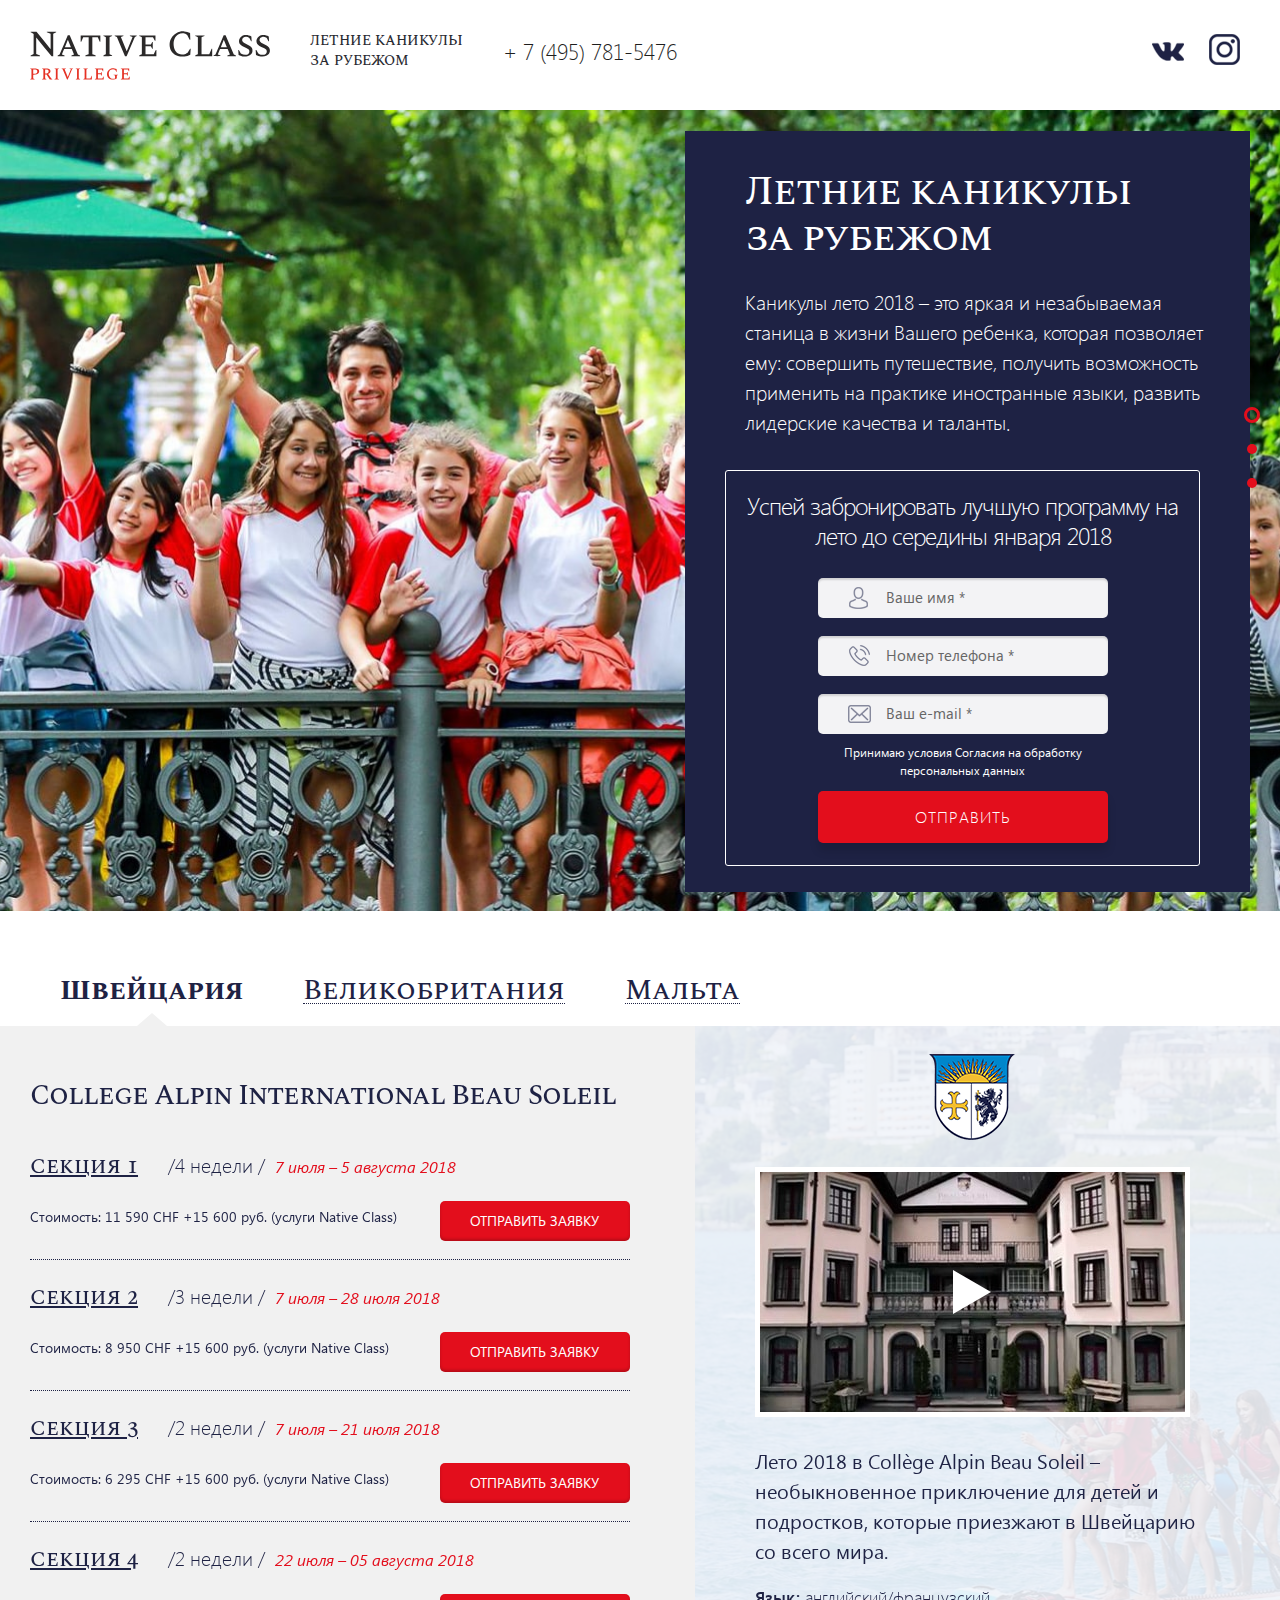
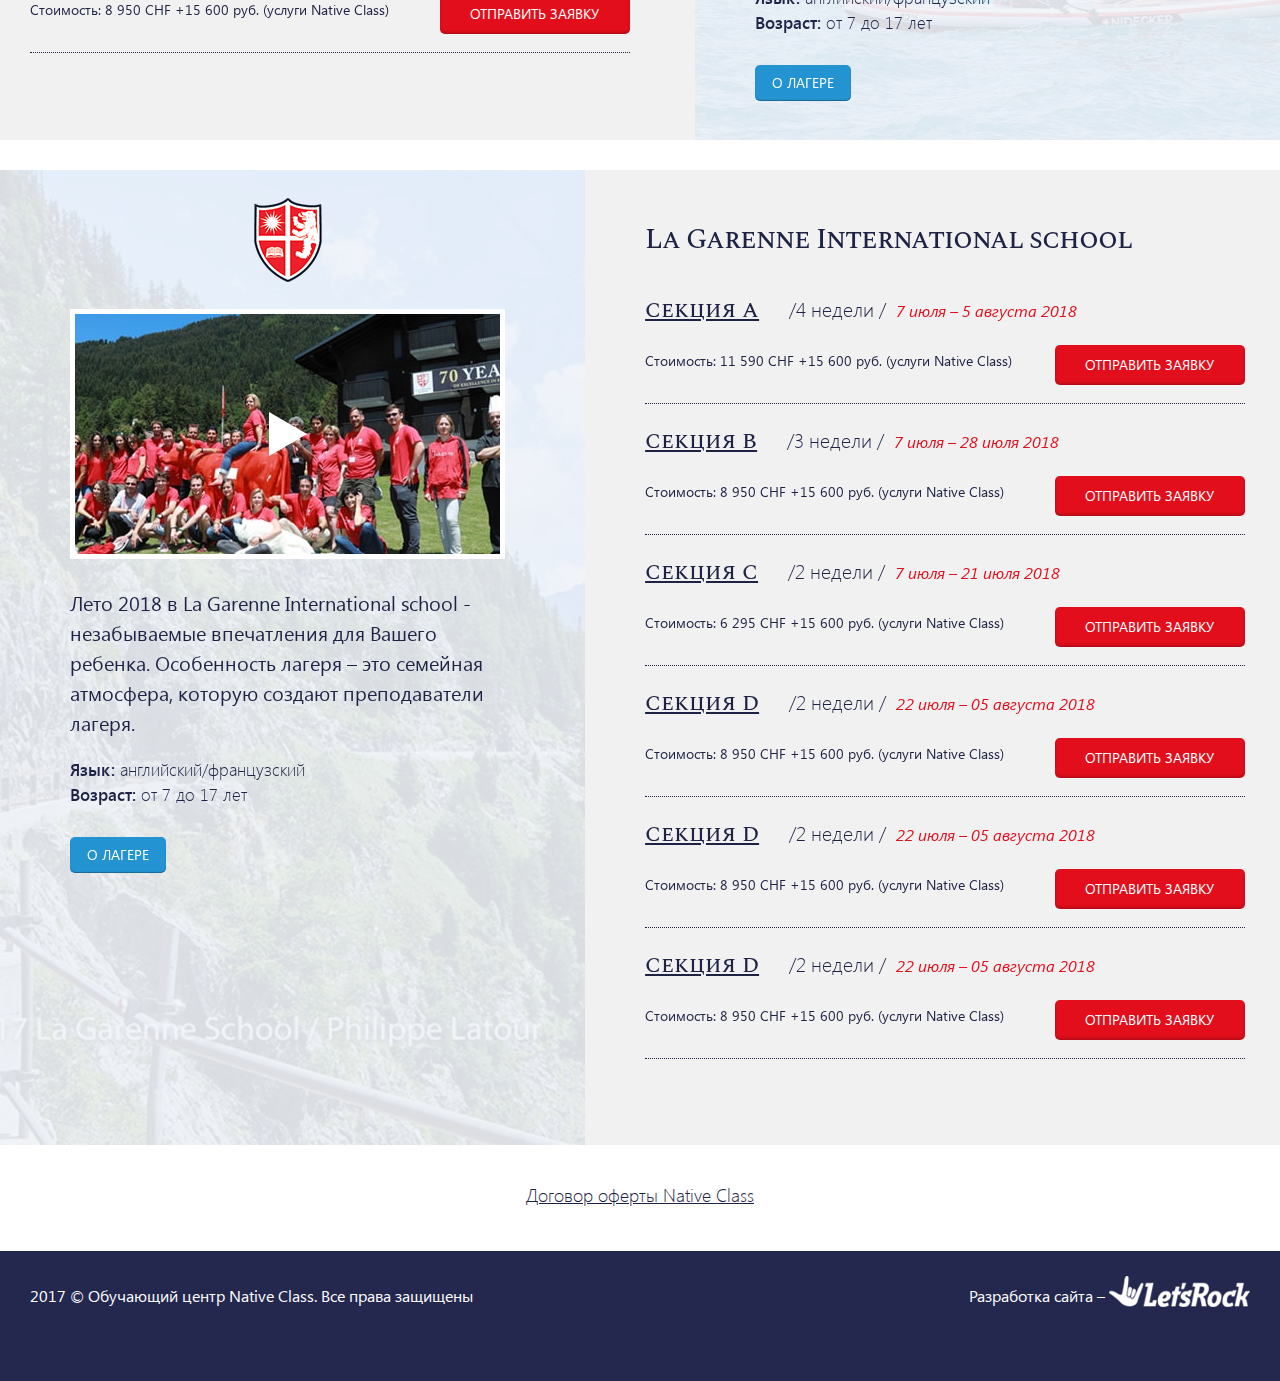
==== commit d6ee9606: "camps cols order change + mobile title replace" ====
--- a/camps.html
+++ b/camps.html
@@ -63,58 +63,10 @@
 				<div class="camps__item">
 					<div class="camps__group">
 						<div class="camps__row">
-							<div class="camps__sections">
-								<span class="camps__sections--title">College Alpin International Beau Soleil</span>
-								<ul class="camps__list">
-									<li>
-										<div class="camps__list--header">
-											<span class="camps__list--name"><a href="#">Секция 1</a></span>
-											<span class="camps__list--duration">/4 недели /</span>
-											<span class="camps__list--date">7 июля – 5 августа 2018</span>
-										</div>
-										<div class="camps__list--text">
-											<p>Стоимость: 11 590 CHF +15 600 руб. (услуги Native Class)</p>
-											<button class="camps__list--more" data-open="free-lesson">Отправить заявку</button>
-										</div>
-									</li>
-									<li>
-										<div class="camps__list--header">
-											<span class="camps__list--name"><a href="#">Секция 2</a></span>
-											<span class="camps__list--duration">/3 недели /</span>
-											<span class="camps__list--date">7 июля – 28 июля 2018</span>
-										</div>
-										<div class="camps__list--text">
-											<p>Стоимость: 8 950 CHF +15 600 руб. (услуги Native Class)</p>
-											<button class="camps__list--more">Отправить заявку</button>
-										</div>
-									</li>
-									<li>
-										<div class="camps__list--header">
-											<span class="camps__list--name"><a href="#">Секция 3</a></span>
-											<span class="camps__list--duration">/2 недели /</span>
-											<span class="camps__list--date">7 июля – 21 июля 2018</span>
-										</div>
-										<div class="camps__list--text">
-											<p>Стоимость: 6 295 CHF +15 600 руб. (услуги Native Class)</p>
-											<button class="camps__list--more">Отправить заявку</button>
-										</div>
-									</li>
-									<li>
-										<div class="camps__list--header">
-											<span class="camps__list--name"><a href="#">Секция 4</a></span>
-											<span class="camps__list--duration">/2 недели /</span>
-											<span class="camps__list--date">22 июля – 05 августа 2018</span>
-										</div>
-										<div class="camps__list--text">
-											<p>Стоимость: 8 950 CHF +15 600 руб. (услуги Native Class)</p>
-											<button class="camps__list--more">Отправить заявку</button>
-										</div>
-									</li>
-								</ul>
-							</div>
 							<div class="camps__about">
 								<div class="camps__about--header" data-ratio="0.5747">
 									<img src="./pic/gerb-1.png" width="86" height="86" class="camps__about--pic" alt="">
+									<span class="camps__sections--title">College Alpin International Beau Soleil</span>
 									<a href="#" class="camps__about--video scale">
 										<img src="./pic/camp-video-1.jpg" width="425" height="240" class="img-cover" alt="">
 									</a>
@@ -126,6 +78,55 @@
 								</ul>
 								<button class="camps__about--button" data-open="lesson-about">О лагере</button>
 							</div>
+							<div class="camps__sections">
+								<span class="camps__sections--title">College Alpin International Beau Soleil</span>
+								<ul class="camps__list">
+									<li>
+										<div class="camps__list--header">
+											<span class="camps__list--name"><a href="#">Секция 1</a></span>
+											<span class="camps__list--duration">/4 недели /</span>
+											<span class="camps__list--date">7 июля – 5 августа 2018</span>
+										</div>
+										<div class="camps__list--text">
+											<p>Стоимость: 11 590 CHF +15 600 руб. (услуги Native Class)</p>
+											<button class="camps__list--more" data-open="free-lesson">Отправить заявку</button>
+										</div>
+									</li>
+									<li>
+										<div class="camps__list--header">
+											<span class="camps__list--name"><a href="#">Секция 2</a></span>
+											<span class="camps__list--duration">/3 недели /</span>
+											<span class="camps__list--date">7 июля – 28 июля 2018</span>
+										</div>
+										<div class="camps__list--text">
+											<p>Стоимость: 8 950 CHF +15 600 руб. (услуги Native Class)</p>
+											<button class="camps__list--more">Отправить заявку</button>
+										</div>
+									</li>
+									<li>
+										<div class="camps__list--header">
+											<span class="camps__list--name"><a href="#">Секция 3</a></span>
+											<span class="camps__list--duration">/2 недели /</span>
+											<span class="camps__list--date">7 июля – 21 июля 2018</span>
+										</div>
+										<div class="camps__list--text">
+											<p>Стоимость: 6 295 CHF +15 600 руб. (услуги Native Class)</p>
+											<button class="camps__list--more">Отправить заявку</button>
+										</div>
+									</li>
+									<li>
+										<div class="camps__list--header">
+											<span class="camps__list--name"><a href="#">Секция 4</a></span>
+											<span class="camps__list--duration">/2 недели /</span>
+											<span class="camps__list--date">22 июля – 05 августа 2018</span>
+										</div>
+										<div class="camps__list--text">
+											<p>Стоимость: 8 950 CHF +15 600 руб. (услуги Native Class)</p>
+											<button class="camps__list--more">Отправить заявку</button>
+										</div>
+									</li>
+								</ul>
+							</div>
 						</div>
 						<div class="camps__group--bg">
 							<img src="./pic/camps-group-1-bg.jpg" width="960" height="714" class="img-cover" alt="">
@@ -133,80 +134,10 @@
 					</div>
 					<div class="camps__group">
 						<div class="camps__row">
-							<div class="camps__sections">
-								<span class="camps__sections--title">La Garenne International school</span>
-								<ul class="camps__list">
-									<li>
-										<div class="camps__list--header">
-											<span class="camps__list--name"><a href="#">Секция A</a></span>
-											<span class="camps__list--duration">/4 недели /</span>
-											<span class="camps__list--date">7 июля – 5 августа 2018</span>
-										</div>
-										<div class="camps__list--text">
-											<p>Стоимость: 11 590 CHF +15 600 руб. (услуги Native Class)</p>
-											<button class="camps__list--more">Отправить заявку</button>
-										</div>
-									</li>
-									<li>
-										<div class="camps__list--header">
-											<span class="camps__list--name"><a href="#">Секция B</a></span>
-											<span class="camps__list--duration">/3 недели /</span>
-											<span class="camps__list--date">7 июля – 28 июля 2018</span>
-										</div>
-										<div class="camps__list--text">
-											<p>Стоимость: 8 950 CHF +15 600 руб. (услуги Native Class)</p>
-											<button class="camps__list--more">Отправить заявку</button>
-										</div>
-									</li>
-									<li>
-										<div class="camps__list--header">
-											<span class="camps__list--name"><a href="#">Секция C</a></span>
-											<span class="camps__list--duration">/2 недели /</span>
-											<span class="camps__list--date">7 июля – 21 июля 2018</span>
-										</div>
-										<div class="camps__list--text">
-											<p>Стоимость: 6 295 CHF +15 600 руб. (услуги Native Class)</p>
-											<button class="camps__list--more">Отправить заявку</button>
-										</div>
-									</li>
-									<li>
-										<div class="camps__list--header">
-											<span class="camps__list--name"><a href="#">Секция D</a></span>
-											<span class="camps__list--duration">/2 недели /</span>
-											<span class="camps__list--date">22 июля – 05 августа 2018</span>
-										</div>
-										<div class="camps__list--text">
-											<p>Стоимость: 8 950 CHF +15 600 руб. (услуги Native Class)</p>
-											<button class="camps__list--more">Отправить заявку</button>
-										</div>
-									</li>
-									<li>
-										<div class="camps__list--header">
-											<span class="camps__list--name"><a href="#">Секция D</a></span>
-											<span class="camps__list--duration">/2 недели /</span>
-											<span class="camps__list--date">22 июля – 05 августа 2018</span>
-										</div>
-										<div class="camps__list--text">
-											<p>Стоимость: 8 950 CHF +15 600 руб. (услуги Native Class)</p>
-											<button class="camps__list--more">Отправить заявку</button>
-										</div>
-									</li>
-									<li>
-										<div class="camps__list--header">
-											<span class="camps__list--name"><a href="#">Секция D</a></span>
-											<span class="camps__list--duration">/2 недели /</span>
-											<span class="camps__list--date">22 июля – 05 августа 2018</span>
-										</div>
-										<div class="camps__list--text">
-											<p>Стоимость: 8 950 CHF +15 600 руб. (услуги Native Class)</p>
-											<button class="camps__list--more">Отправить заявку</button>
-										</div>
-									</li>
-								</ul>
-							</div>
 							<div class="camps__about">
 								<div class="camps__about--header" data-ratio="0.5747">
 									<img src="./pic/gerb-2.png" width="68" height="84" class="camps__about--pic" alt="">
+									<span class="camps__sections--title">La Garenne International school</span>
 									<a href="#" class="camps__about--video scale">
 										<img src="./pic/camp-video-2.jpg" width="425" height="240" class="img-cover" alt="">
 									</a>
@@ -218,6 +149,77 @@
 								</ul>
 								<button class="camps__about--button">О лагере</button>
 							</div>
+							<div class="camps__sections">
+								<span class="camps__sections--title">La Garenne International school</span>
+								<ul class="camps__list">
+									<li>
+										<div class="camps__list--header">
+											<span class="camps__list--name"><a href="#">Секция A</a></span>
+											<span class="camps__list--duration">/4 недели /</span>
+											<span class="camps__list--date">7 июля – 5 августа 2018</span>
+										</div>
+										<div class="camps__list--text">
+											<p>Стоимость: 11 590 CHF +15 600 руб. (услуги Native Class)</p>
+											<button class="camps__list--more">Отправить заявку</button>
+										</div>
+									</li>
+									<li>
+										<div class="camps__list--header">
+											<span class="camps__list--name"><a href="#">Секция B</a></span>
+											<span class="camps__list--duration">/3 недели /</span>
+											<span class="camps__list--date">7 июля – 28 июля 2018</span>
+										</div>
+										<div class="camps__list--text">
+											<p>Стоимость: 8 950 CHF +15 600 руб. (услуги Native Class)</p>
+											<button class="camps__list--more">Отправить заявку</button>
+										</div>
+									</li>
+									<li>
+										<div class="camps__list--header">
+											<span class="camps__list--name"><a href="#">Секция C</a></span>
+											<span class="camps__list--duration">/2 недели /</span>
+											<span class="camps__list--date">7 июля – 21 июля 2018</span>
+										</div>
+										<div class="camps__list--text">
+											<p>Стоимость: 6 295 CHF +15 600 руб. (услуги Native Class)</p>
+											<button class="camps__list--more">Отправить заявку</button>
+										</div>
+									</li>
+									<li>
+										<div class="camps__list--header">
+											<span class="camps__list--name"><a href="#">Секция D</a></span>
+											<span class="camps__list--duration">/2 недели /</span>
+											<span class="camps__list--date">22 июля – 05 августа 2018</span>
+										</div>
+										<div class="camps__list--text">
+											<p>Стоимость: 8 950 CHF +15 600 руб. (услуги Native Class)</p>
+											<button class="camps__list--more">Отправить заявку</button>
+										</div>
+									</li>
+									<li>
+										<div class="camps__list--header">
+											<span class="camps__list--name"><a href="#">Секция D</a></span>
+											<span class="camps__list--duration">/2 недели /</span>
+											<span class="camps__list--date">22 июля – 05 августа 2018</span>
+										</div>
+										<div class="camps__list--text">
+											<p>Стоимость: 8 950 CHF +15 600 руб. (услуги Native Class)</p>
+											<button class="camps__list--more">Отправить заявку</button>
+										</div>
+									</li>
+									<li>
+										<div class="camps__list--header">
+											<span class="camps__list--name"><a href="#">Секция D</a></span>
+											<span class="camps__list--duration">/2 недели /</span>
+											<span class="camps__list--date">22 июля – 05 августа 2018</span>
+										</div>
+										<div class="camps__list--text">
+											<p>Стоимость: 8 950 CHF +15 600 руб. (услуги Native Class)</p>
+											<button class="camps__list--more">Отправить заявку</button>
+										</div>
+									</li>
+								</ul>
+							</div>
 						</div>
 						<div class="camps__group--bg">
 							<img src="./pic/camps-group-2-bg.jpg" width="960" height="714" class="img-cover" alt="">
@@ -227,58 +229,10 @@
 				<div class="camps__item">
 					<div class="camps__group">
 						<div class="camps__row">
-							<div class="camps__sections">
-								<span class="camps__sections--title">College Alpin International Beau Soleil</span>
-								<ul class="camps__list">
-									<li>
-										<div class="camps__list--header">
-											<span class="camps__list--name"><a href="#">Секция 1</a></span>
-											<span class="camps__list--duration">/4 недели /</span>
-											<span class="camps__list--date">7 июля – 5 августа 2018</span>
-										</div>
-										<div class="camps__list--text">
-											<p>Стоимость: 11 590 CHF +15 600 руб. (услуги Native Class)</p>
-											<button class="camps__list--more">Отправить заявку</button>
-										</div>
-									</li>
-									<li>
-										<div class="camps__list--header">
-											<span class="camps__list--name"><a href="#">Секция 2</a></span>
-											<span class="camps__list--duration">/3 недели /</span>
-											<span class="camps__list--date">7 июля – 28 июля 2018</span>
-										</div>
-										<div class="camps__list--text">
-											<p>Стоимость: 8 950 CHF +15 600 руб. (услуги Native Class)</p>
-											<button class="camps__list--more">Отправить заявку</button>
-										</div>
-									</li>
-									<li>
-										<div class="camps__list--header">
-											<span class="camps__list--name"><a href="#">Секция 3</a></span>
-											<span class="camps__list--duration">/2 недели /</span>
-											<span class="camps__list--date">7 июля – 21 июля 2018</span>
-										</div>
-										<div class="camps__list--text">
-											<p>Стоимость: 6 295 CHF +15 600 руб. (услуги Native Class)</p>
-											<button class="camps__list--more">Отправить заявку</button>
-										</div>
-									</li>
-									<li>
-										<div class="camps__list--header">
-											<span class="camps__list--name"><a href="#">Секция 4</a></span>
-											<span class="camps__list--duration">/2 недели /</span>
-											<span class="camps__list--date">22 июля – 05 августа 2018</span>
-										</div>
-										<div class="camps__list--text">
-											<p>Стоимость: 8 950 CHF +15 600 руб. (услуги Native Class)</p>
-											<button class="camps__list--more">Отправить заявку</button>
-										</div>
-									</li>
-								</ul>
-							</div>
 							<div class="camps__about">
 								<div class="camps__about--header" data-ratio="0.5747">
 									<img src="./pic/gerb-1.png" width="86" height="86" class="camps__about--pic" alt="">
+									<span class="camps__sections--title">College Alpin International Beau Soleil</span>
 									<a href="#" class="camps__about--video scale">
 										<img src="./pic/camp-video-1.jpg" width="425" height="240" class="img-cover" alt="">
 									</a>
@@ -290,6 +244,55 @@
 								</ul>
 								<button class="camps__about--button">О лагере</button>
 							</div>
+							<div class="camps__sections">
+								<span class="camps__sections--title">College Alpin International Beau Soleil</span>
+								<ul class="camps__list">
+									<li>
+										<div class="camps__list--header">
+											<span class="camps__list--name"><a href="#">Секция 1</a></span>
+											<span class="camps__list--duration">/4 недели /</span>
+											<span class="camps__list--date">7 июля – 5 августа 2018</span>
+										</div>
+										<div class="camps__list--text">
+											<p>Стоимость: 11 590 CHF +15 600 руб. (услуги Native Class)</p>
+											<button class="camps__list--more">Отправить заявку</button>
+										</div>
+									</li>
+									<li>
+										<div class="camps__list--header">
+											<span class="camps__list--name"><a href="#">Секция 2</a></span>
+											<span class="camps__list--duration">/3 недели /</span>
+											<span class="camps__list--date">7 июля – 28 июля 2018</span>
+										</div>
+										<div class="camps__list--text">
+											<p>Стоимость: 8 950 CHF +15 600 руб. (услуги Native Class)</p>
+											<button class="camps__list--more">Отправить заявку</button>
+										</div>
+									</li>
+									<li>
+										<div class="camps__list--header">
+											<span class="camps__list--name"><a href="#">Секция 3</a></span>
+											<span class="camps__list--duration">/2 недели /</span>
+											<span class="camps__list--date">7 июля – 21 июля 2018</span>
+										</div>
+										<div class="camps__list--text">
+											<p>Стоимость: 6 295 CHF +15 600 руб. (услуги Native Class)</p>
+											<button class="camps__list--more">Отправить заявку</button>
+										</div>
+									</li>
+									<li>
+										<div class="camps__list--header">
+											<span class="camps__list--name"><a href="#">Секция 4</a></span>
+											<span class="camps__list--duration">/2 недели /</span>
+											<span class="camps__list--date">22 июля – 05 августа 2018</span>
+										</div>
+										<div class="camps__list--text">
+											<p>Стоимость: 8 950 CHF +15 600 руб. (услуги Native Class)</p>
+											<button class="camps__list--more">Отправить заявку</button>
+										</div>
+									</li>
+								</ul>
+							</div>
 						</div>
 						<div class="camps__group--bg">
 							<img src="./pic/camps-group-1-bg.jpg" width="960" height="714" class="img-cover" alt="">
@@ -297,80 +300,10 @@
 					</div>
 					<div class="camps__group">
 						<div class="camps__row">
-							<div class="camps__sections">
-								<span class="camps__sections--title">La Garenne International school</span>
-								<ul class="camps__list">
-									<li>
-										<div class="camps__list--header">
-											<span class="camps__list--name"><a href="#">Секция A</a></span>
-											<span class="camps__list--duration">/4 недели /</span>
-											<span class="camps__list--date">7 июля – 5 августа 2018</span>
-										</div>
-										<div class="camps__list--text">
-											<p>Стоимость: 11 590 CHF +15 600 руб. (услуги Native Class)</p>
-											<button class="camps__list--more">Отправить заявку</button>
-										</div>
-									</li>
-									<li>
-										<div class="camps__list--header">
-											<span class="camps__list--name"><a href="#">Секция B</a></span>
-											<span class="camps__list--duration">/3 недели /</span>
-											<span class="camps__list--date">7 июля – 28 июля 2018</span>
-										</div>
-										<div class="camps__list--text">
-											<p>Стоимость: 8 950 CHF +15 600 руб. (услуги Native Class)</p>
-											<button class="camps__list--more">Отправить заявку</button>
-										</div>
-									</li>
-									<li>
-										<div class="camps__list--header">
-											<span class="camps__list--name"><a href="#">Секция C</a></span>
-											<span class="camps__list--duration">/2 недели /</span>
-											<span class="camps__list--date">7 июля – 21 июля 2018</span>
-										</div>
-										<div class="camps__list--text">
-											<p>Стоимость: 6 295 CHF +15 600 руб. (услуги Native Class)</p>
-											<button class="camps__list--more">Отправить заявку</button>
-										</div>
-									</li>
-									<li>
-										<div class="camps__list--header">
-											<span class="camps__list--name"><a href="#">Секция D</a></span>
-											<span class="camps__list--duration">/2 недели /</span>
-											<span class="camps__list--date">22 июля – 05 августа 2018</span>
-										</div>
-										<div class="camps__list--text">
-											<p>Стоимость: 8 950 CHF +15 600 руб. (услуги Native Class)</p>
-											<button class="camps__list--more">Отправить заявку</button>
-										</div>
-									</li>
-									<li>
-										<div class="camps__list--header">
-											<span class="camps__list--name"><a href="#">Секция D</a></span>
-											<span class="camps__list--duration">/2 недели /</span>
-											<span class="camps__list--date">22 июля – 05 августа 2018</span>
-										</div>
-										<div class="camps__list--text">
-											<p>Стоимость: 8 950 CHF +15 600 руб. (услуги Native Class)</p>
-											<button class="camps__list--more">Отправить заявку</button>
-										</div>
-									</li>
-									<li>
-										<div class="camps__list--header">
-											<span class="camps__list--name"><a href="#">Секция D</a></span>
-											<span class="camps__list--duration">/2 недели /</span>
-											<span class="camps__list--date">22 июля – 05 августа 2018</span>
-										</div>
-										<div class="camps__list--text">
-											<p>Стоимость: 8 950 CHF +15 600 руб. (услуги Native Class)</p>
-											<button class="camps__list--more">Отправить заявку</button>
-										</div>
-									</li>
-								</ul>
-							</div>
 							<div class="camps__about">
 								<div class="camps__about--header" data-ratio="0.5747">
 									<img src="./pic/gerb-2.png" width="68" height="84" class="camps__about--pic" alt="">
+									<span class="camps__sections--title">La Garenne International school</span>
 									<a href="#" class="camps__about--video scale">
 										<img src="./pic/camp-video-2.jpg" width="425" height="240" class="img-cover" alt="">
 									</a>
@@ -382,6 +315,77 @@
 								</ul>
 								<button class="camps__about--button">О лагере</button>
 							</div>
+							<div class="camps__sections">
+								<span class="camps__sections--title">La Garenne International school</span>
+								<ul class="camps__list">
+									<li>
+										<div class="camps__list--header">
+											<span class="camps__list--name"><a href="#">Секция A</a></span>
+											<span class="camps__list--duration">/4 недели /</span>
+											<span class="camps__list--date">7 июля – 5 августа 2018</span>
+										</div>
+										<div class="camps__list--text">
+											<p>Стоимость: 11 590 CHF +15 600 руб. (услуги Native Class)</p>
+											<button class="camps__list--more">Отправить заявку</button>
+										</div>
+									</li>
+									<li>
+										<div class="camps__list--header">
+											<span class="camps__list--name"><a href="#">Секция B</a></span>
+											<span class="camps__list--duration">/3 недели /</span>
+											<span class="camps__list--date">7 июля – 28 июля 2018</span>
+										</div>
+										<div class="camps__list--text">
+											<p>Стоимость: 8 950 CHF +15 600 руб. (услуги Native Class)</p>
+											<button class="camps__list--more">Отправить заявку</button>
+										</div>
+									</li>
+									<li>
+										<div class="camps__list--header">
+											<span class="camps__list--name"><a href="#">Секция C</a></span>
+											<span class="camps__list--duration">/2 недели /</span>
+											<span class="camps__list--date">7 июля – 21 июля 2018</span>
+										</div>
+										<div class="camps__list--text">
+											<p>Стоимость: 6 295 CHF +15 600 руб. (услуги Native Class)</p>
+											<button class="camps__list--more">Отправить заявку</button>
+										</div>
+									</li>
+									<li>
+										<div class="camps__list--header">
+											<span class="camps__list--name"><a href="#">Секция D</a></span>
+											<span class="camps__list--duration">/2 недели /</span>
+											<span class="camps__list--date">22 июля – 05 августа 2018</span>
+										</div>
+										<div class="camps__list--text">
+											<p>Стоимость: 8 950 CHF +15 600 руб. (услуги Native Class)</p>
+											<button class="camps__list--more">Отправить заявку</button>
+										</div>
+									</li>
+									<li>
+										<div class="camps__list--header">
+											<span class="camps__list--name"><a href="#">Секция D</a></span>
+											<span class="camps__list--duration">/2 недели /</span>
+											<span class="camps__list--date">22 июля – 05 августа 2018</span>
+										</div>
+										<div class="camps__list--text">
+											<p>Стоимость: 8 950 CHF +15 600 руб. (услуги Native Class)</p>
+											<button class="camps__list--more">Отправить заявку</button>
+										</div>
+									</li>
+									<li>
+										<div class="camps__list--header">
+											<span class="camps__list--name"><a href="#">Секция D</a></span>
+											<span class="camps__list--duration">/2 недели /</span>
+											<span class="camps__list--date">22 июля – 05 августа 2018</span>
+										</div>
+										<div class="camps__list--text">
+											<p>Стоимость: 8 950 CHF +15 600 руб. (услуги Native Class)</p>
+											<button class="camps__list--more">Отправить заявку</button>
+										</div>
+									</li>
+								</ul>
+							</div>
 						</div>
 						<div class="camps__group--bg">
 							<img src="./pic/camps-group-2-bg.jpg" width="960" height="714" class="img-cover" alt="">
@@ -391,58 +395,10 @@
 				<div class="camps__item">
 					<div class="camps__group">
 						<div class="camps__row">
-							<div class="camps__sections">
-								<span class="camps__sections--title">College Alpin International Beau Soleil</span>
-								<ul class="camps__list">
-									<li>
-										<div class="camps__list--header">
-											<span class="camps__list--name"><a href="#">Секция 1</a></span>
-											<span class="camps__list--duration">/4 недели /</span>
-											<span class="camps__list--date">7 июля – 5 августа 2018</span>
-										</div>
-										<div class="camps__list--text">
-											<p>Стоимость: 11 590 CHF +15 600 руб. (услуги Native Class)</p>
-											<button class="camps__list--more">Отправить заявку</button>
-										</div>
-									</li>
-									<li>
-										<div class="camps__list--header">
-											<span class="camps__list--name"><a href="#">Секция 2</a></span>
-											<span class="camps__list--duration">/3 недели /</span>
-											<span class="camps__list--date">7 июля – 28 июля 2018</span>
-										</div>
-										<div class="camps__list--text">
-											<p>Стоимость: 8 950 CHF +15 600 руб. (услуги Native Class)</p>
-											<button class="camps__list--more">Отправить заявку</button>
-										</div>
-									</li>
-									<li>
-										<div class="camps__list--header">
-											<span class="camps__list--name"><a href="#">Секция 3</a></span>
-											<span class="camps__list--duration">/2 недели /</span>
-											<span class="camps__list--date">7 июля – 21 июля 2018</span>
-										</div>
-										<div class="camps__list--text">
-											<p>Стоимость: 6 295 CHF +15 600 руб. (услуги Native Class)</p>
-											<button class="camps__list--more">Отправить заявку</button>
-										</div>
-									</li>
-									<li>
-										<div class="camps__list--header">
-											<span class="camps__list--name"><a href="#">Секция 4</a></span>
-											<span class="camps__list--duration">/2 недели /</span>
-											<span class="camps__list--date">22 июля – 05 августа 2018</span>
-										</div>
-										<div class="camps__list--text">
-											<p>Стоимость: 8 950 CHF +15 600 руб. (услуги Native Class)</p>
-											<button class="camps__list--more">Отправить заявку</button>
-										</div>
-									</li>
-								</ul>
-							</div>
 							<div class="camps__about">
 								<div class="camps__about--header" data-ratio="0.5747">
 									<img src="./pic/gerb-1.png" width="86" height="86" class="camps__about--pic" alt="">
+									<span class="camps__sections--title">College Alpin International Beau Soleil</span>
 									<a href="#" class="camps__about--video scale">
 										<img src="./pic/camp-video-1.jpg" width="425" height="240" class="img-cover" alt="">
 									</a>
@@ -454,6 +410,55 @@
 								</ul>
 								<button class="camps__about--button">О лагере</button>
 							</div>
+							<div class="camps__sections">
+								<span class="camps__sections--title">College Alpin International Beau Soleil</span>
+								<ul class="camps__list">
+									<li>
+										<div class="camps__list--header">
+											<span class="camps__list--name"><a href="#">Секция 1</a></span>
+											<span class="camps__list--duration">/4 недели /</span>
+											<span class="camps__list--date">7 июля – 5 августа 2018</span>
+										</div>
+										<div class="camps__list--text">
+											<p>Стоимость: 11 590 CHF +15 600 руб. (услуги Native Class)</p>
+											<button class="camps__list--more">Отправить заявку</button>
+										</div>
+									</li>
+									<li>
+										<div class="camps__list--header">
+											<span class="camps__list--name"><a href="#">Секция 2</a></span>
+											<span class="camps__list--duration">/3 недели /</span>
+											<span class="camps__list--date">7 июля – 28 июля 2018</span>
+										</div>
+										<div class="camps__list--text">
+											<p>Стоимость: 8 950 CHF +15 600 руб. (услуги Native Class)</p>
+											<button class="camps__list--more">Отправить заявку</button>
+										</div>
+									</li>
+									<li>
+										<div class="camps__list--header">
+											<span class="camps__list--name"><a href="#">Секция 3</a></span>
+											<span class="camps__list--duration">/2 недели /</span>
+											<span class="camps__list--date">7 июля – 21 июля 2018</span>
+										</div>
+										<div class="camps__list--text">
+											<p>Стоимость: 6 295 CHF +15 600 руб. (услуги Native Class)</p>
+											<button class="camps__list--more">Отправить заявку</button>
+										</div>
+									</li>
+									<li>
+										<div class="camps__list--header">
+											<span class="camps__list--name"><a href="#">Секция 4</a></span>
+											<span class="camps__list--duration">/2 недели /</span>
+											<span class="camps__list--date">22 июля – 05 августа 2018</span>
+										</div>
+										<div class="camps__list--text">
+											<p>Стоимость: 8 950 CHF +15 600 руб. (услуги Native Class)</p>
+											<button class="camps__list--more">Отправить заявку</button>
+										</div>
+									</li>
+								</ul>
+							</div>
 						</div>
 						<div class="camps__group--bg">
 							<img src="./pic/camps-group-1-bg.jpg" width="960" height="714" class="img-cover" alt="">
@@ -461,80 +466,10 @@
 					</div>
 					<div class="camps__group">
 						<div class="camps__row">
-							<div class="camps__sections">
-								<span class="camps__sections--title">La Garenne International school</span>
-								<ul class="camps__list">
-									<li>
-										<div class="camps__list--header">
-											<span class="camps__list--name"><a href="#">Секция A</a></span>
-											<span class="camps__list--duration">/4 недели /</span>
-											<span class="camps__list--date">7 июля – 5 августа 2018</span>
-										</div>
-										<div class="camps__list--text">
-											<p>Стоимость: 11 590 CHF +15 600 руб. (услуги Native Class)</p>
-											<button class="camps__list--more">Отправить заявку</button>
-										</div>
-									</li>
-									<li>
-										<div class="camps__list--header">
-											<span class="camps__list--name"><a href="#">Секция B</a></span>
-											<span class="camps__list--duration">/3 недели /</span>
-											<span class="camps__list--date">7 июля – 28 июля 2018</span>
-										</div>
-										<div class="camps__list--text">
-											<p>Стоимость: 8 950 CHF +15 600 руб. (услуги Native Class)</p>
-											<button class="camps__list--more">Отправить заявку</button>
-										</div>
-									</li>
-									<li>
-										<div class="camps__list--header">
-											<span class="camps__list--name"><a href="#">Секция C</a></span>
-											<span class="camps__list--duration">/2 недели /</span>
-											<span class="camps__list--date">7 июля – 21 июля 2018</span>
-										</div>
-										<div class="camps__list--text">
-											<p>Стоимость: 6 295 CHF +15 600 руб. (услуги Native Class)</p>
-											<button class="camps__list--more">Отправить заявку</button>
-										</div>
-									</li>
-									<li>
-										<div class="camps__list--header">
-											<span class="camps__list--name"><a href="#">Секция D</a></span>
-											<span class="camps__list--duration">/2 недели /</span>
-											<span class="camps__list--date">22 июля – 05 августа 2018</span>
-										</div>
-										<div class="camps__list--text">
-											<p>Стоимость: 8 950 CHF +15 600 руб. (услуги Native Class)</p>
-											<button class="camps__list--more">Отправить заявку</button>
-										</div>
-									</li>
-									<li>
-										<div class="camps__list--header">
-											<span class="camps__list--name"><a href="#">Секция D</a></span>
-											<span class="camps__list--duration">/2 недели /</span>
-											<span class="camps__list--date">22 июля – 05 августа 2018</span>
-										</div>
-										<div class="camps__list--text">
-											<p>Стоимость: 8 950 CHF +15 600 руб. (услуги Native Class)</p>
-											<button class="camps__list--more">Отправить заявку</button>
-										</div>
-									</li>
-									<li>
-										<div class="camps__list--header">
-											<span class="camps__list--name"><a href="#">Секция D</a></span>
-											<span class="camps__list--duration">/2 недели /</span>
-											<span class="camps__list--date">22 июля – 05 августа 2018</span>
-										</div>
-										<div class="camps__list--text">
-											<p>Стоимость: 8 950 CHF +15 600 руб. (услуги Native Class)</p>
-											<button class="camps__list--more">Отправить заявку</button>
-										</div>
-									</li>
-								</ul>
-							</div>
 							<div class="camps__about">
 								<div class="camps__about--header" data-ratio="0.5747">
 									<img src="./pic/gerb-2.png" width="68" height="84" class="camps__about--pic" alt="">
+									<span class="camps__sections--title">La Garenne International school</span>
 									<a href="#" class="camps__about--video scale">
 										<img src="./pic/camp-video-2.jpg" width="425" height="240" class="img-cover" alt="">
 									</a>
@@ -545,6 +480,77 @@
 									<li><strong>Возраст:</strong> от 7 до 17 лет</li>
 								</ul>
 								<button class="camps__about--button">О лагере</button>
+							</div>
+							<div class="camps__sections">
+								<span class="camps__sections--title">La Garenne International school</span>
+								<ul class="camps__list">
+									<li>
+										<div class="camps__list--header">
+											<span class="camps__list--name"><a href="#">Секция A</a></span>
+											<span class="camps__list--duration">/4 недели /</span>
+											<span class="camps__list--date">7 июля – 5 августа 2018</span>
+										</div>
+										<div class="camps__list--text">
+											<p>Стоимость: 11 590 CHF +15 600 руб. (услуги Native Class)</p>
+											<button class="camps__list--more">Отправить заявку</button>
+										</div>
+									</li>
+									<li>
+										<div class="camps__list--header">
+											<span class="camps__list--name"><a href="#">Секция B</a></span>
+											<span class="camps__list--duration">/3 недели /</span>
+											<span class="camps__list--date">7 июля – 28 июля 2018</span>
+										</div>
+										<div class="camps__list--text">
+											<p>Стоимость: 8 950 CHF +15 600 руб. (услуги Native Class)</p>
+											<button class="camps__list--more">Отправить заявку</button>
+										</div>
+									</li>
+									<li>
+										<div class="camps__list--header">
+											<span class="camps__list--name"><a href="#">Секция C</a></span>
+											<span class="camps__list--duration">/2 недели /</span>
+											<span class="camps__list--date">7 июля – 21 июля 2018</span>
+										</div>
+										<div class="camps__list--text">
+											<p>Стоимость: 6 295 CHF +15 600 руб. (услуги Native Class)</p>
+											<button class="camps__list--more">Отправить заявку</button>
+										</div>
+									</li>
+									<li>
+										<div class="camps__list--header">
+											<span class="camps__list--name"><a href="#">Секция D</a></span>
+											<span class="camps__list--duration">/2 недели /</span>
+											<span class="camps__list--date">22 июля – 05 августа 2018</span>
+										</div>
+										<div class="camps__list--text">
+											<p>Стоимость: 8 950 CHF +15 600 руб. (услуги Native Class)</p>
+											<button class="camps__list--more">Отправить заявку</button>
+										</div>
+									</li>
+									<li>
+										<div class="camps__list--header">
+											<span class="camps__list--name"><a href="#">Секция D</a></span>
+											<span class="camps__list--duration">/2 недели /</span>
+											<span class="camps__list--date">22 июля – 05 августа 2018</span>
+										</div>
+										<div class="camps__list--text">
+											<p>Стоимость: 8 950 CHF +15 600 руб. (услуги Native Class)</p>
+											<button class="camps__list--more">Отправить заявку</button>
+										</div>
+									</li>
+									<li>
+										<div class="camps__list--header">
+											<span class="camps__list--name"><a href="#">Секция D</a></span>
+											<span class="camps__list--duration">/2 недели /</span>
+											<span class="camps__list--date">22 июля – 05 августа 2018</span>
+										</div>
+										<div class="camps__list--text">
+											<p>Стоимость: 8 950 CHF +15 600 руб. (услуги Native Class)</p>
+											<button class="camps__list--more">Отправить заявку</button>
+										</div>
+									</li>
+								</ul>
 							</div>
 						</div>
 						<div class="camps__group--bg">
--- a/css/style.css
+++ b/css/style.css
@@ -1840,7 +1840,7 @@
 	margin:0 auto;
 }
 .camps__sections {
-	float:left;
+	float:right;
 	width:54.5%;
 	color:#1e2244;
 	padding:0 65px 0 0;
@@ -1926,7 +1926,7 @@
 }
 .camps__about {
 	position:relative;
-	float:left;
+	float:right;
 	width:45.5%;
 	color:#1e2244;
 	padding:0 45px 0 60px;
@@ -1939,6 +1939,9 @@
 }
 .camps__about--pic {
 	margin:0 auto 27px;
+}
+.camps__about--header .camps__sections--title {
+	display:none;
 }
 .camps__about--video {
 	position:relative;
@@ -1988,11 +1991,11 @@
 	box-shadow:inset 0 -1px 1px rgba(0,0,0,0.3);
 }
 .camps__group:nth-child(2n) .camps__sections {
-	float:right;
+	float:left;
 	padding:0 5px 0 60px;
 }
 .camps__group:nth-child(2n) .camps__about {
-	float:right;
+	float:left;
 	padding:0 65px 0 40px;
 }
 .camps__group:nth-child(2n) .camps__group--bg {
@@ -3054,6 +3057,13 @@
 		font-size:20px;
 		line-height:24px;
 	}
+	.camps__about .camps__sections--title {
+		display:block;
+		margin:0 0 15px;
+	}
+	.camps__sections .camps__sections--title {
+		display:none;
+	}
 	.camps__list--header {
 		margin:0 0 10px;
 	}
@@ -3085,9 +3095,11 @@
 		display:none;
 	}
 	.camps__about {
-		margin:25px 0 0;
+		margin:0 0 10px;
 	}
 	.camps__about--header {
+		max-width:none;
+		text-align:center;
 		margin:0 0 16px;
 	}
 	.camps__about p {
@@ -3107,6 +3119,10 @@
 	}
 	.camps__about--pic {
 		width:48px;
+	}
+	.camps__about--video {
+		max-width:435px;
+		margin:0 auto;
 	}
 	.camps__about--video:before {
 		margin:-16px 0 0 -14px;
